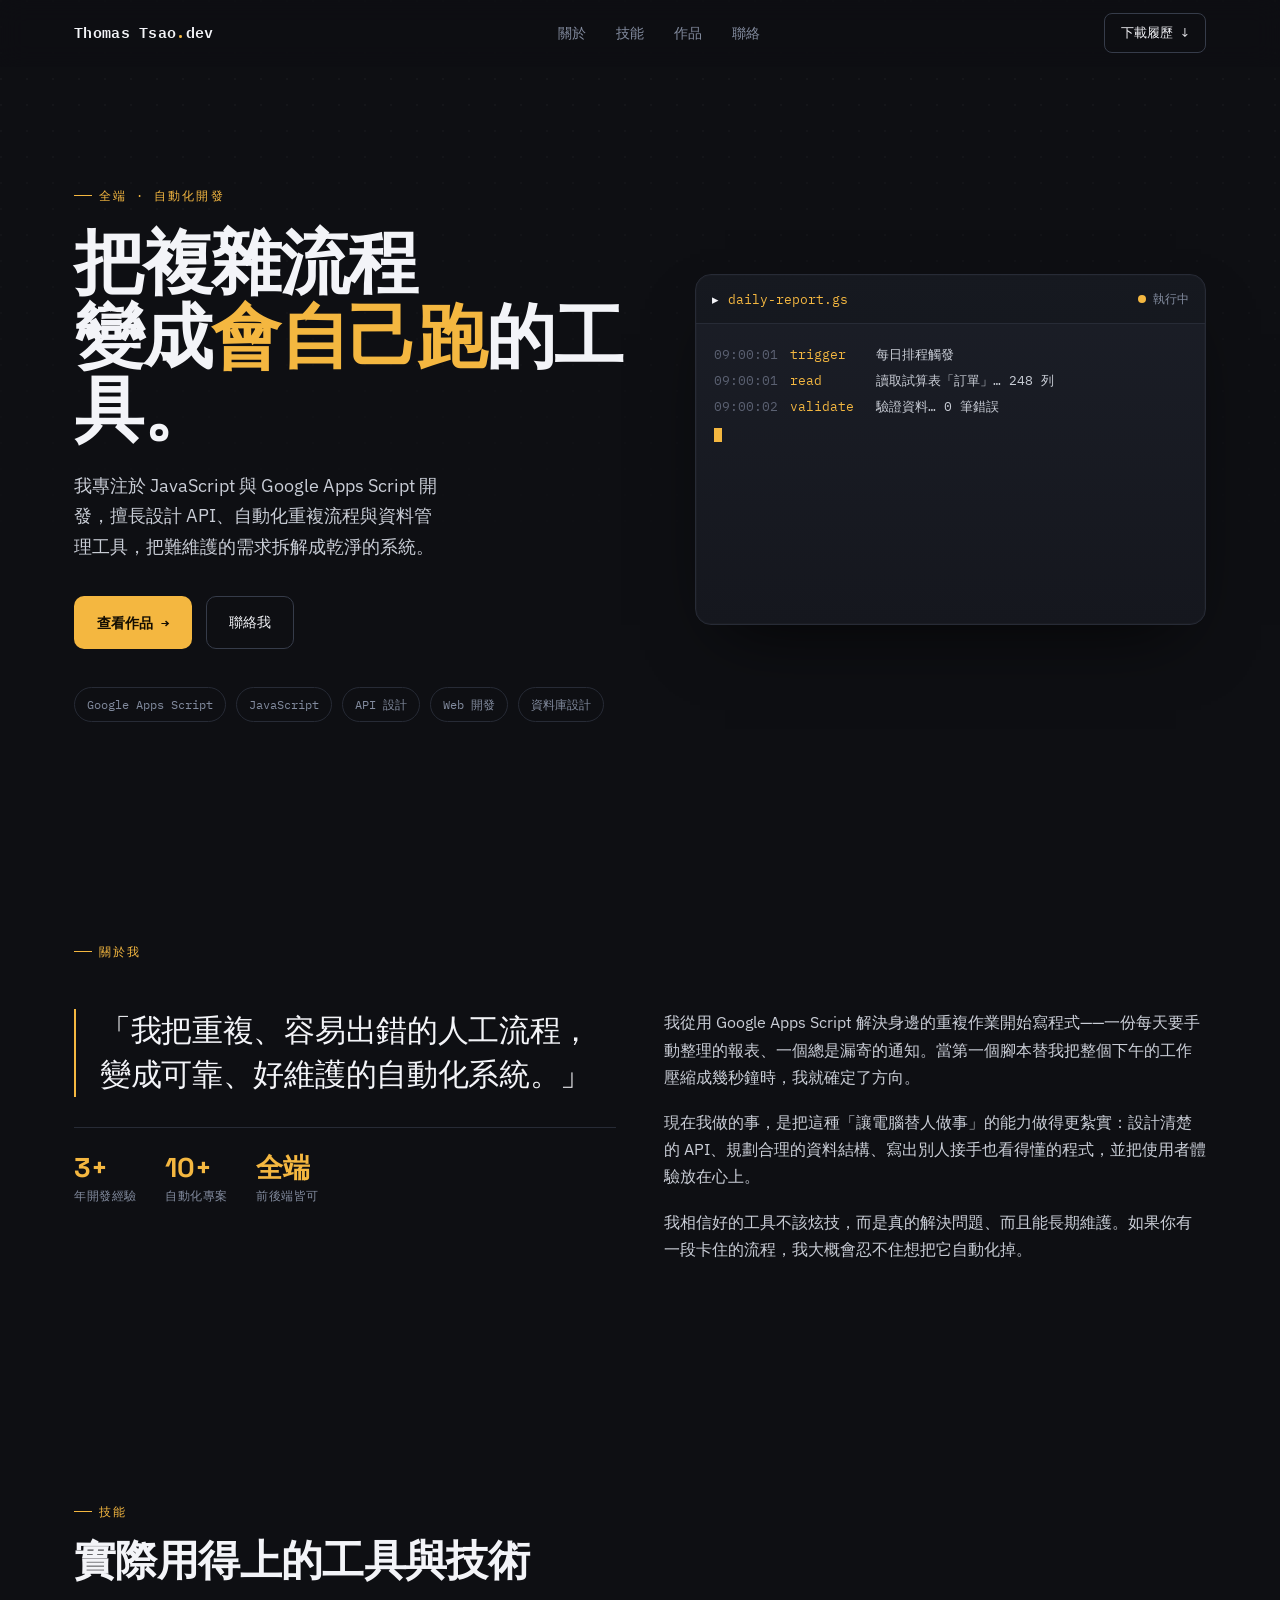
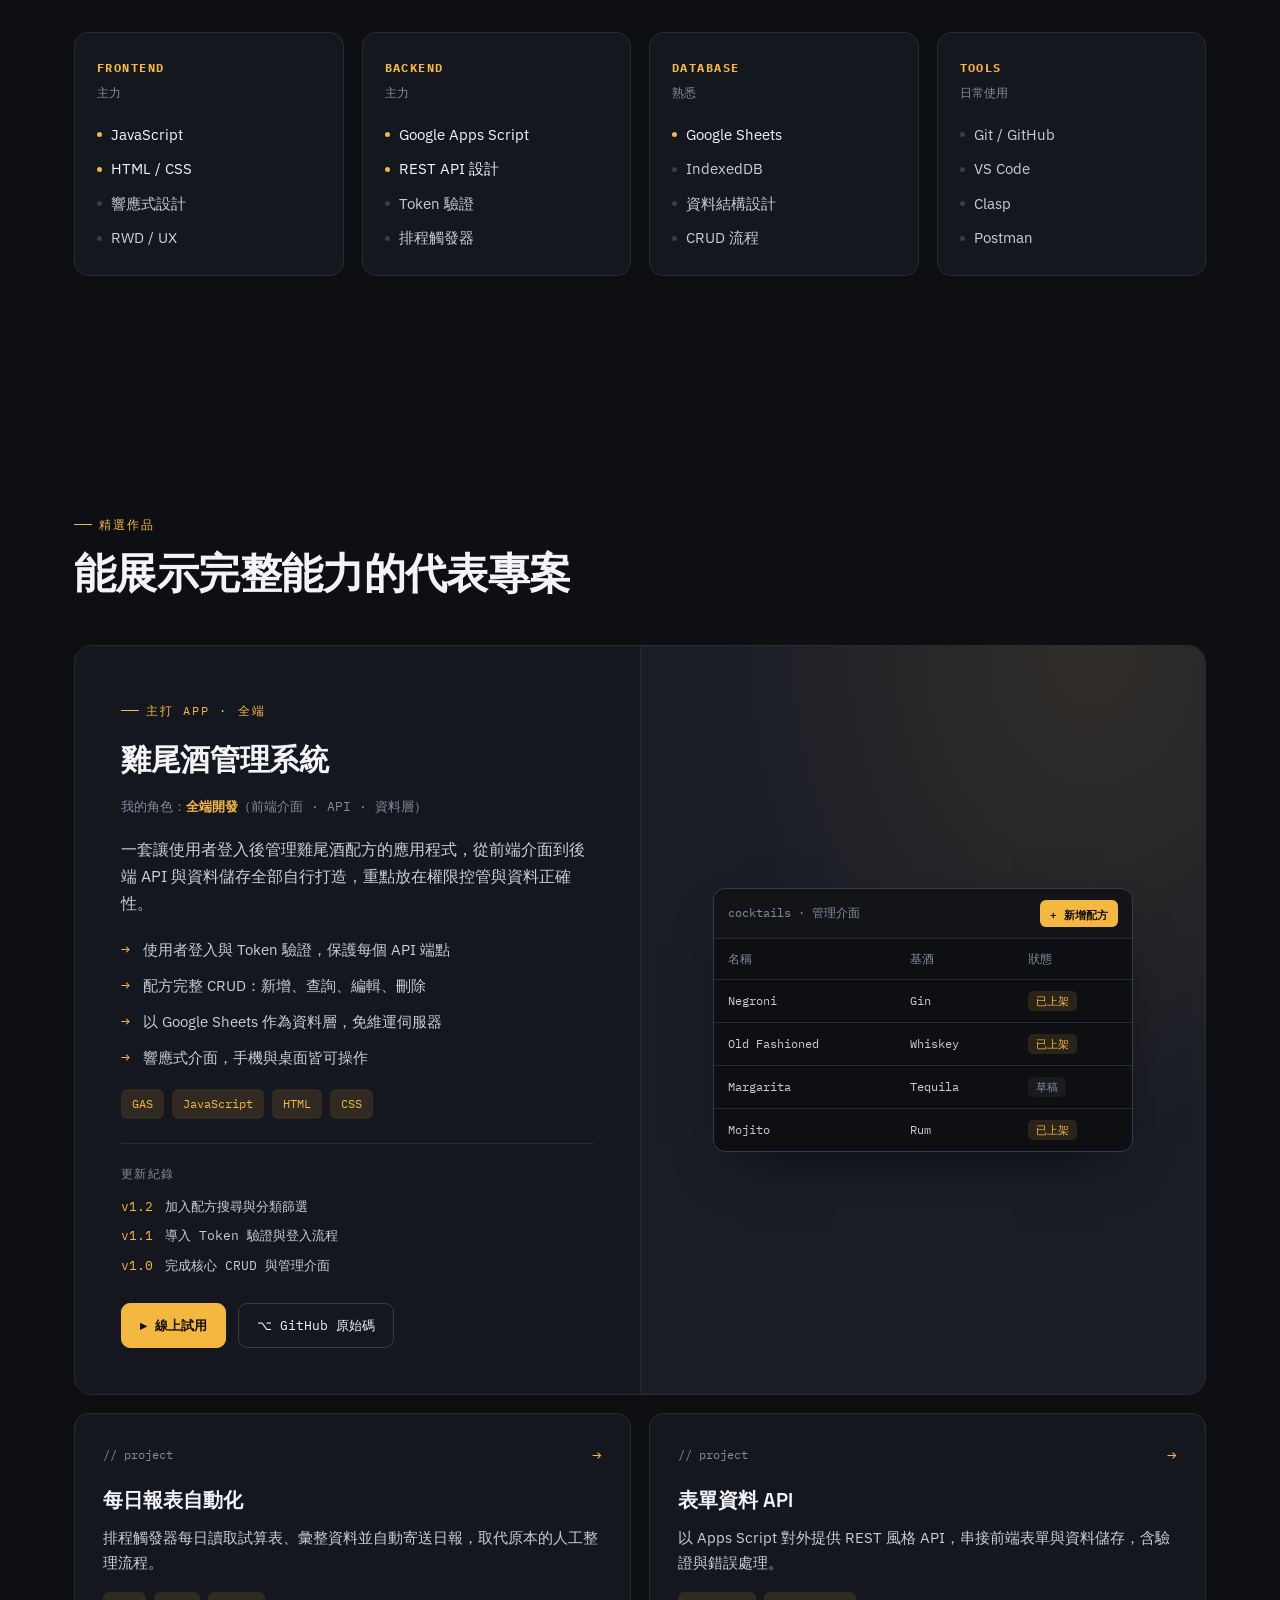
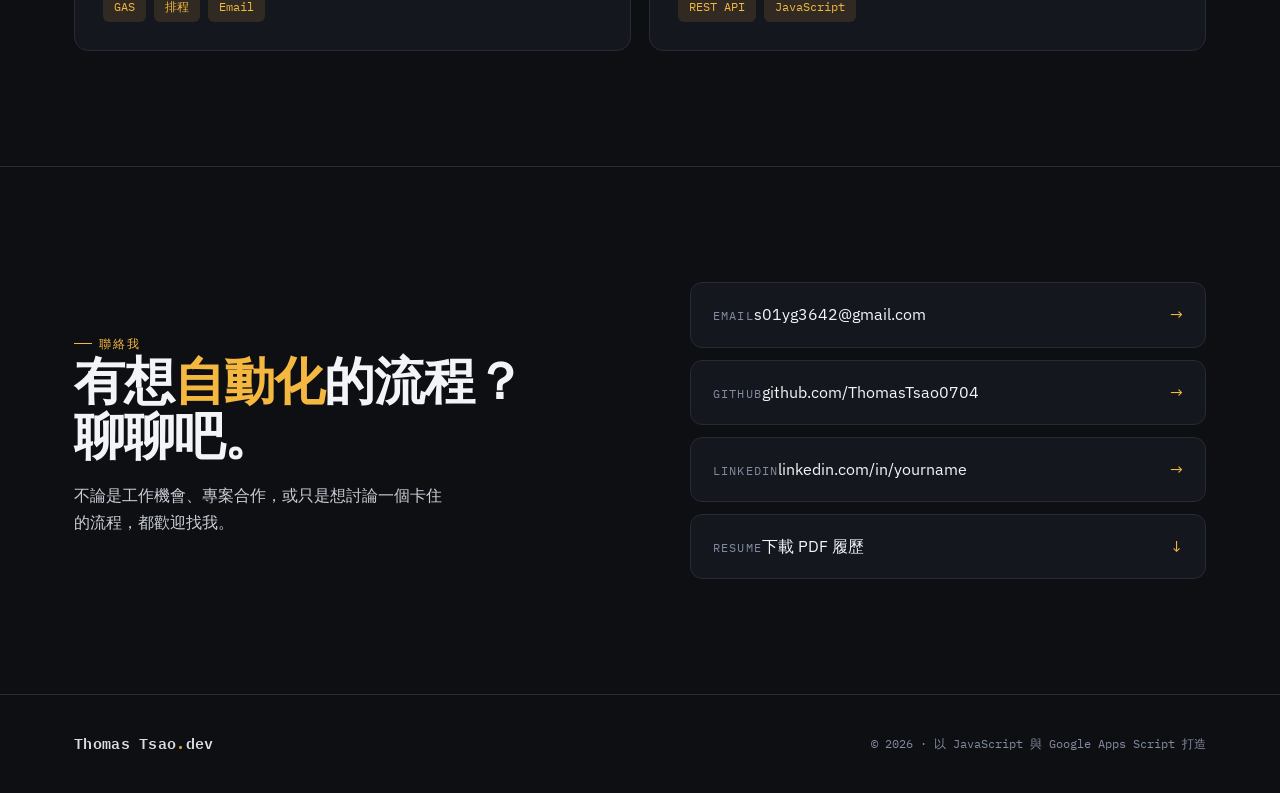
==== index.html @ f1098f3c "Add files via upload" ====
<!DOCTYPE html>
<html lang="zh-Hant">
<head>
<meta charset="UTF-8" />
<meta name="viewport" content="width=device-width, initial-scale=1.0" />
<title>Thomas Tsao · 自動化與全端開發</title>
<!--
  ┌───────────────────────────────────────────────────────────┐
  │  個人作品集 · 單頁式 Portfolio                              │
  │  要改的地方都有標註「← 改這裡」：                          │
  │   1. 名字（搜尋「你的名字」）                               │
  │   2. 聯絡資訊（Email / GitHub / LinkedIn）                  │
  │   3. 作品連結（Demo / GitHub）                              │
  │   4. 履歷 PDF 連結                                          │
  └───────────────────────────────────────────────────────────┘
-->
<link rel="preconnect" href="https://fonts.googleapis.com" />
<link rel="preconnect" href="https://fonts.gstatic.com" crossorigin />
<link href="https://fonts.googleapis.com/css2?family=Space+Grotesk:wght@400;500;600;700&family=IBM+Plex+Mono:wght@400;500;600&family=IBM+Plex+Sans:wght@400;500;600&display=swap" rel="stylesheet" />
<style>
  :root{
    --bg:#0E0F13;
    --bg-2:#15171E;
    --bg-3:#1B1E27;
    --line:#272B36;
    --line-2:#363C4A;
    --text:#C9CDD6;
    --dim:#828B9E;
    --head:#F3F4F8;
    --accent:#F4B740;
    --accent-deep:#C98A1E;
    --accent-soft:rgba(244,183,64,.12);
    --accent-glow:rgba(244,183,64,.28);
    --maxw:1180px;
    --r:14px;
    --ease:cubic-bezier(.22,.61,.36,1);
    --display:"Space Grotesk",system-ui,sans-serif;
    --mono:"IBM Plex Mono",ui-monospace,monospace;
    --body:"IBM Plex Sans",system-ui,sans-serif;
  }

  *{box-sizing:border-box;margin:0;padding:0}
  html{scroll-behavior:smooth;-webkit-text-size-adjust:100%}
  body{
    background:var(--bg);
    color:var(--text);
    font-family:var(--body);
    font-size:16px;
    line-height:1.7;
    -webkit-font-smoothing:antialiased;
    overflow-x:hidden;
  }
  body::before{
    /* 極淡的試算表網點，呼應 Google Sheets / GAS 的工作基底 */
    content:"";position:fixed;inset:0;z-index:0;pointer-events:none;
    background-image:radial-gradient(circle at 1px 1px,rgba(255,255,255,.035) 1px,transparent 0);
    background-size:26px 26px;
    mask-image:linear-gradient(to bottom,#000 0%,transparent 70%);
  }
  a{color:inherit;text-decoration:none}
  ::selection{background:var(--accent);color:#0c0c0c}
  :focus-visible{outline:2px solid var(--accent);outline-offset:3px;border-radius:4px}

  .wrap{max-width:var(--maxw);margin:0 auto;padding:0 24px;position:relative;z-index:1}
  .eyebrow{
    font-family:var(--mono);font-size:.72rem;letter-spacing:.18em;text-transform:uppercase;
    color:var(--accent);display:inline-flex;align-items:center;gap:.6em;
  }
  .eyebrow::before{content:"";width:18px;height:1px;background:var(--accent);display:inline-block}

  /* ── NAV ─────────────────────────────────── */
  header.nav{
    position:sticky;top:0;z-index:50;
    backdrop-filter:blur(12px);
    background:rgba(14,15,19,.72);
    border-bottom:1px solid transparent;
    transition:border-color .3s var(--ease),background .3s var(--ease);
  }
  header.nav.scrolled{border-color:var(--line);background:rgba(14,15,19,.88)}
  .nav-inner{display:flex;align-items:center;justify-content:space-between;height:66px}
  .brand{font-family:var(--mono);font-weight:600;font-size:.95rem;color:var(--head);letter-spacing:.02em}
  .brand .dot{color:var(--accent)}
  .nav-links{display:flex;gap:30px;align-items:center}
  .nav-links a{font-size:.9rem;color:var(--dim);transition:color .2s;position:relative}
  .nav-links a:hover,.nav-links a.active{color:var(--head)}
  .nav-links a.active::after{
    content:"";position:absolute;left:0;bottom:-22px;height:2px;width:100%;background:var(--accent)
  }
  .nav-cta{
    font-family:var(--mono);font-size:.82rem;border:1px solid var(--line-2);
    padding:8px 16px;border-radius:8px;color:var(--head);transition:.25s var(--ease);
  }
  .nav-cta:hover{border-color:var(--accent);color:var(--accent);box-shadow:0 0 0 1px var(--accent-soft)}
  .menu-btn{display:none;background:none;border:1px solid var(--line-2);color:var(--head);
    width:42px;height:38px;border-radius:8px;font-size:1.1rem;cursor:pointer}

  /* ── HERO ────────────────────────────────── */
  .hero{padding:clamp(56px,9vw,110px) 0 clamp(60px,8vw,96px)}
  .hero-grid{display:grid;grid-template-columns:1.05fr .95fr;gap:56px;align-items:center}
  .hero h1{
    font-family:var(--display);font-weight:600;color:var(--head);
    font-size:clamp(2.5rem,6vw,4.4rem);line-height:1.04;letter-spacing:-.02em;
    margin:22px 0 0;
  }
  .hero h1 .hl{color:var(--accent)}
  .hero .lede{margin-top:24px;font-size:1.12rem;max-width:34ch;color:var(--text)}
  .hero-cta{display:flex;gap:14px;margin-top:34px;flex-wrap:wrap}
  .btn{
    font-family:var(--mono);font-size:.9rem;font-weight:500;
    padding:13px 22px;border-radius:10px;cursor:pointer;transition:.25s var(--ease);
    display:inline-flex;align-items:center;gap:.5em;border:1px solid transparent;
  }
  .btn-primary{background:var(--accent);color:#120d02;font-weight:600}
  .btn-primary:hover{transform:translateY(-2px);box-shadow:0 12px 30px -10px var(--accent-glow)}
  .btn-ghost{border-color:var(--line-2);color:var(--head)}
  .btn-ghost:hover{border-color:var(--accent);color:var(--accent)}
  .core-skills{display:flex;flex-wrap:wrap;gap:10px;margin-top:38px}
  .chip{
    font-family:var(--mono);font-size:.78rem;color:var(--dim);
    border:1px solid var(--line);padding:6px 12px;border-radius:999px;
    transition:.2s;
  }
  .chip:hover{color:var(--head);border-color:var(--line-2)}

  /* ── 自動化執行軌跡 (signature) ───────────── */
  .runner{
    background:linear-gradient(180deg,var(--bg-3),var(--bg-2));
    border:1px solid var(--line);border-radius:16px;overflow:hidden;
    box-shadow:0 30px 70px -30px rgba(0,0,0,.8),0 0 0 1px rgba(255,255,255,.02) inset;
  }
  .runner-bar{
    display:flex;align-items:center;justify-content:space-between;
    padding:13px 16px;border-bottom:1px solid var(--line);background:rgba(0,0,0,.18);
  }
  .runner-file{font-family:var(--mono);font-size:.84rem;color:var(--head);display:flex;align-items:center;gap:9px}
  .runner-file .gs{color:var(--accent)}
  .runner-status{
    font-family:var(--mono);font-size:.72rem;color:var(--dim);
    display:flex;align-items:center;gap:7px;
  }
  .pulse{width:8px;height:8px;border-radius:50%;background:var(--accent);box-shadow:0 0 0 0 var(--accent-glow);animation:pulse 1.6s infinite}
  .runner-status.done .pulse{animation:none;box-shadow:none}
  @keyframes pulse{0%{box-shadow:0 0 0 0 var(--accent-glow)}70%{box-shadow:0 0 0 7px transparent}100%{box-shadow:0 0 0 0 transparent}}
  .runner-body{
    font-family:var(--mono);font-size:.82rem;line-height:1.95;
    padding:18px 18px 20px;min-height:300px;
  }
  .log-line{display:flex;gap:12px;opacity:0;transform:translateY(4px);align-items:baseline}
  .log-line.in{opacity:1;transform:none;transition:.32s var(--ease)}
  .log-time{color:#5b6172;flex-shrink:0}
  .log-tag{color:var(--accent);flex-shrink:0;width:74px;display:inline-block}
  .log-msg{color:var(--text)}
  .log-line.final .log-tag{color:#7ee0a0}
  .log-line.final .log-msg{color:var(--head)}
  .caret{display:inline-block;width:8px;height:1.05em;background:var(--accent);vertical-align:text-bottom;animation:blink 1s steps(2) infinite;transform:translateY(2px)}
  @keyframes blink{50%{opacity:0}}

  /* ── 通用區塊 ─────────────────────────────── */
  section.block{padding:clamp(70px,9vw,120px) 0;position:relative}
  .block-head{max-width:60ch;margin-bottom:48px}
  .block-head h2{
    font-family:var(--display);font-weight:600;color:var(--head);
    font-size:clamp(1.85rem,3.6vw,2.6rem);line-height:1.12;letter-spacing:-.015em;margin-top:16px;
  }
  .reveal{opacity:0;transform:translateY(22px);transition:opacity .7s var(--ease),transform .7s var(--ease)}
  .reveal.shown{opacity:1;transform:none}

  /* ── ABOUT ───────────────────────────────── */
  .about-grid{display:grid;grid-template-columns:1fr 1fr;gap:48px;align-items:start}
  .pullquote{
    font-family:var(--display);font-weight:500;color:var(--head);
    font-size:clamp(1.4rem,2.6vw,1.95rem);line-height:1.4;letter-spacing:-.01em;
    border-left:2px solid var(--accent);padding-left:24px;
  }
  .about-body p{margin-bottom:18px;color:var(--text)}
  .about-body p:last-child{margin-bottom:0}
  .about-meta{display:flex;flex-wrap:wrap;gap:28px;margin-top:30px;padding-top:26px;border-top:1px solid var(--line)}
  .about-meta .m b{display:block;font-family:var(--display);font-size:1.7rem;color:var(--accent);line-height:1}
  .about-meta .m span{font-family:var(--mono);font-size:.74rem;color:var(--dim);letter-spacing:.05em}

  /* ── SKILLS ──────────────────────────────── */
  .skills-grid{display:grid;grid-template-columns:repeat(4,1fr);gap:18px}
  .skill-card{
    background:var(--bg-2);border:1px solid var(--line);border-radius:var(--r);
    padding:24px 22px;transition:.3s var(--ease);
  }
  .skill-card:hover{border-color:var(--line-2);transform:translateY(-3px)}
  .skill-card h3{font-family:var(--mono);font-size:.78rem;letter-spacing:.12em;text-transform:uppercase;color:var(--accent);margin-bottom:4px}
  .skill-card .lvl{font-size:.78rem;color:var(--dim);margin-bottom:18px;display:block}
  .skill-card ul{list-style:none;display:flex;flex-direction:column;gap:9px}
  .skill-card li{display:flex;align-items:center;gap:9px;font-size:.94rem;color:var(--text)}
  .skill-card li::before{content:"";width:5px;height:5px;border-radius:50%;background:var(--line-2);flex-shrink:0}
  .skill-card li.key::before{background:var(--accent)}
  .skill-card li.key{color:var(--head)}

  /* ── PROJECTS ────────────────────────────── */
  .feature{
    display:grid;grid-template-columns:1fr 1fr;gap:0;
    background:var(--bg-2);border:1px solid var(--line);border-radius:18px;overflow:hidden;
  }
  .feature-info{padding:clamp(28px,4vw,46px)}
  .tag-row{display:flex;flex-wrap:wrap;gap:8px;margin:18px 0 0}
  .tag{font-family:var(--mono);font-size:.74rem;color:var(--accent);background:var(--accent-soft);padding:5px 11px;border-radius:6px}
  .feature-info h3{font-family:var(--display);font-weight:600;color:var(--head);font-size:1.9rem;margin:14px 0 10px;letter-spacing:-.01em}
  .feature-info .role{font-family:var(--mono);font-size:.8rem;color:var(--dim);margin-bottom:18px}
  .feature-info .role b{color:var(--accent)}
  .feat-list{list-style:none;margin:20px 0 4px;display:grid;gap:10px}
  .feat-list li{position:relative;padding-left:22px;font-size:.95rem}
  .feat-list li::before{content:"→";position:absolute;left:0;color:var(--accent);font-family:var(--mono)}
  .changelog{margin-top:24px;padding-top:20px;border-top:1px solid var(--line)}
  .changelog .cl-h{font-family:var(--mono);font-size:.72rem;letter-spacing:.12em;text-transform:uppercase;color:var(--dim);margin-bottom:12px}
  .changelog ul{list-style:none;display:grid;gap:8px}
  .changelog li{font-family:var(--mono);font-size:.8rem;color:var(--text);display:flex;gap:12px}
  .changelog .v{color:var(--accent)}
  .feat-links{display:flex;gap:12px;margin-top:26px;flex-wrap:wrap}
  .link-btn{font-family:var(--mono);font-size:.84rem;padding:10px 18px;border-radius:9px;border:1px solid var(--line-2);color:var(--head);transition:.25s var(--ease);display:inline-flex;gap:.5em;align-items:center}
  .link-btn:hover{border-color:var(--accent);color:var(--accent)}
  .link-btn.solid{background:var(--accent);color:#120d02;border-color:var(--accent);font-weight:600}
  .link-btn.solid:hover{transform:translateY(-2px);box-shadow:0 10px 26px -10px var(--accent-glow)}

  /* 作品截圖佔位（CSS 模擬 app 介面，可換成真實截圖 <img>） */
  .feature-shot{background:
      radial-gradient(120% 120% at 80% 0%,rgba(244,183,64,.10),transparent 55%),
      var(--bg-3);
    border-left:1px solid var(--line);padding:34px;display:flex;align-items:center;justify-content:center}
  .mock{width:100%;max-width:420px;background:var(--bg);border:1px solid var(--line-2);border-radius:12px;overflow:hidden;box-shadow:0 24px 60px -30px rgba(0,0,0,.9)}
  .mock-top{display:flex;align-items:center;justify-content:space-between;padding:11px 14px;border-bottom:1px solid var(--line);background:rgba(255,255,255,.02)}
  .mock-top .t{font-family:var(--mono);font-size:.74rem;color:var(--dim)}
  .mock-top .add{font-family:var(--mono);font-size:.7rem;background:var(--accent);color:#120d02;padding:4px 10px;border-radius:6px;font-weight:600}
  .mock table{width:100%;border-collapse:collapse;font-family:var(--mono);font-size:.74rem}
  .mock th{text-align:left;color:var(--dim);font-weight:500;padding:10px 14px;border-bottom:1px solid var(--line)}
  .mock td{padding:11px 14px;border-bottom:1px solid var(--line);color:var(--text)}
  .mock tr:last-child td{border-bottom:none}
  .mock .st{font-size:.66rem;padding:3px 8px;border-radius:5px;background:var(--accent-soft);color:var(--accent)}
  .mock .st.off{background:rgba(255,255,255,.05);color:var(--dim)}

  .more-projects{display:grid;grid-template-columns:1fr 1fr;gap:18px;margin-top:18px}
  .pcard{background:var(--bg-2);border:1px solid var(--line);border-radius:var(--r);padding:28px;transition:.3s var(--ease);display:flex;flex-direction:column}
  .pcard:hover{border-color:var(--line-2);transform:translateY(-3px)}
  .pcard .pc-top{display:flex;align-items:center;justify-content:space-between;margin-bottom:14px}
  .pcard .pc-idx{font-family:var(--mono);font-size:.74rem;color:var(--dim)}
  .pcard h4{font-family:var(--display);font-weight:600;color:var(--head);font-size:1.25rem;margin-bottom:8px}
  .pcard p{font-size:.94rem;color:var(--text);flex:1}
  .pcard .tag-row{margin-top:16px}
  .arrow{color:var(--accent);font-family:var(--mono);transition:transform .25s}
  .pcard:hover .arrow{transform:translateX(4px)}

  /* ── CONTACT ─────────────────────────────── */
  .contact{border-top:1px solid var(--line)}
  .contact-grid{display:grid;grid-template-columns:1.1fr 1fr;gap:48px;align-items:center}
  .contact h2{font-family:var(--display);font-weight:600;color:var(--head);font-size:clamp(2rem,4.5vw,3.2rem);line-height:1.08;letter-spacing:-.02em}
  .contact h2 .hl{color:var(--accent)}
  .contact p{margin-top:18px;max-width:38ch}
  .contact-list{display:grid;gap:12px}
  .clink{display:flex;align-items:center;justify-content:space-between;padding:18px 22px;background:var(--bg-2);border:1px solid var(--line);border-radius:12px;transition:.25s var(--ease)}
  .clink:hover{border-color:var(--accent);background:var(--bg-3);transform:translateX(4px)}
  .clink .l{font-family:var(--mono);font-size:.74rem;letter-spacing:.1em;text-transform:uppercase;color:var(--dim)}
  .clink .v{font-family:var(--body);font-size:1rem;color:var(--head);margin-top:3px}
  .clink .ar{color:var(--accent)}

  footer{border-top:1px solid var(--line);padding:36px 0}
  .foot-inner{display:flex;align-items:center;justify-content:space-between;flex-wrap:wrap;gap:16px}
  footer .brand{opacity:.9}
  footer small{font-family:var(--mono);font-size:.76rem;color:var(--dim)}

  /* ── RESPONSIVE ──────────────────────────── */
  @media (max-width:920px){
    .hero-grid{grid-template-columns:1fr;gap:44px}
    .about-grid,.feature,.contact-grid{grid-template-columns:1fr}
    .feature-shot{border-left:none;border-top:1px solid var(--line)}
    .skills-grid{grid-template-columns:repeat(2,1fr)}
    .more-projects{grid-template-columns:1fr}
    .nav-links{display:none}
    .menu-btn{display:block}
    .nav-links.open{display:flex;position:absolute;top:66px;left:0;right:0;flex-direction:column;
      background:var(--bg-2);border-bottom:1px solid var(--line);padding:18px 24px;gap:18px}
    .nav-links.open a.active::after{display:none}
  }
  @media (max-width:520px){
    .skills-grid{grid-template-columns:1fr}
    .about-meta{gap:20px}
    .runner-body{font-size:.74rem;min-height:262px}
  }
  @media (prefers-reduced-motion:reduce){
    *{animation:none!important;transition:none!important}
    html{scroll-behavior:auto}
    .reveal{opacity:1;transform:none}
    .log-line{opacity:1;transform:none}
    .caret{display:none}
  }
</style>
</head>
<body>

<!-- ══ NAV ══ -->
<header class="nav" id="nav">
  <div class="wrap nav-inner">
    <!-- ← 改這裡：名字 / 代號 -->
    <a href="#top" class="brand">Thomas Tsao<span class="dot">.</span>dev</a>
    <nav class="nav-links" id="navlinks" aria-label="主導覽">
      <a href="#about">關於</a>
      <a href="#skills">技能</a>
      <a href="#projects">作品</a>
      <a href="#contact">聯絡</a>
    </nav>
    <!-- ← 改這裡：履歷 PDF 連結 -->
    <a href="#" class="nav-cta" id="resumeTop">下載履歷 ↓</a>
    <button class="menu-btn" id="menuBtn" aria-label="開啟選單" aria-expanded="false">☰</button>
  </div>
</header>

<!-- ══ HERO ══ -->
<main id="top">
<section class="hero">
  <div class="wrap hero-grid">
    <div class="hero-copy">
      <span class="eyebrow">全端 · 自動化開發</span>
      <h1>把複雜流程<br>變成<span class="hl">會自己跑</span>的工具。</h1>
      <p class="lede">
        我專注於 JavaScript 與 Google Apps Script 開發，擅長設計 API、自動化重複流程與資料管理工具，把難維護的需求拆解成乾淨的系統。
      </p>
      <div class="hero-cta">
        <a href="#projects" class="btn btn-primary">查看作品 →</a>
        <a href="#contact" class="btn btn-ghost">聯絡我</a>
      </div>
      <div class="core-skills">
        <span class="chip">Google Apps Script</span>
        <span class="chip">JavaScript</span>
        <span class="chip">API 設計</span>
        <span class="chip">Web 開發</span>
        <span class="chip">資料庫設計</span>
      </div>
    </div>

    <!-- signature：自動化執行軌跡 -->
    <div class="runner" id="runner" aria-hidden="true">
      <div class="runner-bar">
        <span class="runner-file">▸ <span class="gs">daily-report.gs</span></span>
        <span class="runner-status" id="rstatus"><span class="pulse"></span>執行中</span>
      </div>
      <div class="runner-body" id="rbody"></div>
    </div>
  </div>
</section>

<!-- ══ ABOUT ══ -->
<section class="block" id="about">
  <div class="wrap">
    <div class="block-head reveal">
      <span class="eyebrow">關於我</span>
    </div>
    <div class="about-grid">
      <div class="reveal">
        <p class="pullquote">「我把重複、容易出錯的人工流程，變成可靠、好維護的自動化系統。」</p>
        <div class="about-meta">
          <div class="m"><b>3+</b><span>年開發經驗</span></div>
          <div class="m"><b>10+</b><span>自動化專案</span></div>
          <div class="m"><b>全端</b><span>前後端皆可</span></div>
        </div>
      </div>
      <!-- ← 改這裡：把下面三段換成你自己的故事 -->
      <div class="about-body reveal">
        <p>我從用 Google Apps Script 解決身邊的重複作業開始寫程式——一份每天要手動整理的報表、一個總是漏寄的通知。當第一個腳本替我把整個下午的工作壓縮成幾秒鐘時，我就確定了方向。</p>
        <p>現在我做的事，是把這種「讓電腦替人做事」的能力做得更紮實：設計清楚的 API、規劃合理的資料結構、寫出別人接手也看得懂的程式，並把使用者體驗放在心上。</p>
        <p>我相信好的工具不該炫技，而是真的解決問題、而且能長期維護。如果你有一段卡住的流程，我大概會忍不住想把它自動化掉。</p>
      </div>
    </div>
  </div>
</section>

<!-- ══ SKILLS ══ -->
<section class="block" id="skills">
  <div class="wrap">
    <div class="block-head reveal">
      <span class="eyebrow">技能</span>
      <h2>實際用得上的工具與技術</h2>
    </div>
    <div class="skills-grid">
      <div class="skill-card reveal">
        <h3>Frontend</h3><span class="lvl">主力</span>
        <ul>
          <li class="key">JavaScript</li>
          <li class="key">HTML / CSS</li>
          <li>響應式設計</li>
          <li>RWD / UX</li>
        </ul>
      </div>
      <div class="skill-card reveal">
        <h3>Backend</h3><span class="lvl">主力</span>
        <ul>
          <li class="key">Google Apps Script</li>
          <li class="key">REST API 設計</li>
          <li>Token 驗證</li>
          <li>排程觸發器</li>
        </ul>
      </div>
      <div class="skill-card reveal">
        <h3>Database</h3><span class="lvl">熟悉</span>
        <ul>
          <li class="key">Google Sheets</li>
          <li>IndexedDB</li>
          <li>資料結構設計</li>
          <li>CRUD 流程</li>
        </ul>
      </div>
      <div class="skill-card reveal">
        <h3>Tools</h3><span class="lvl">日常使用</span>
        <ul>
          <li>Git / GitHub</li>
          <li>VS Code</li>
          <li>Clasp</li>
          <li>Postman</li>
        </ul>
      </div>
    </div>
  </div>
</section>

<!-- ══ PROJECTS ══ -->
<section class="block" id="projects">
  <div class="wrap">
    <div class="block-head reveal">
      <span class="eyebrow">精選作品</span>
      <h2>能展示完整能力的代表專案</h2>
    </div>

    <!-- 主打：雞尾酒管理系統 -->
    <div class="feature reveal">
      <div class="feature-info">
        <span class="eyebrow">主打 App · 全端</span>
        <h3>雞尾酒管理系統</h3>
        <p class="role">我的角色：<b>全端開發</b>（前端介面 · API · 資料層）</p>
        <p>一套讓使用者登入後管理雞尾酒配方的應用程式，從前端介面到後端 API 與資料儲存全部自行打造，重點放在權限控管與資料正確性。</p>
        <ul class="feat-list">
          <li>使用者登入與 Token 驗證，保護每個 API 端點</li>
          <li>配方完整 CRUD：新增、查詢、編輯、刪除</li>
          <li>以 Google Sheets 作為資料層，免維運伺服器</li>
          <li>響應式介面，手機與桌面皆可操作</li>
        </ul>
        <div class="tag-row">
          <span class="tag">GAS</span><span class="tag">JavaScript</span>
          <span class="tag">HTML</span><span class="tag">CSS</span>
        </div>
        <div class="changelog">
          <!-- ← 改這裡：可換成真實更新紀錄 -->
          <div class="cl-h">更新紀錄</div>
          <ul>
            <li><span class="v">v1.2</span> 加入配方搜尋與分類篩選</li>
            <li><span class="v">v1.1</span> 導入 Token 驗證與登入流程</li>
            <li><span class="v">v1.0</span> 完成核心 CRUD 與管理介面</li>
          </ul>
        </div>
        <div class="feat-links">
          <!-- ← 改這裡：Demo / GitHub 連結 -->
          <a href="https://script.google.com/macros/s/AKfycbwrnq0RFdvxJc0iT02gI9VTRcwxWhVmO3-tARoJFtn6FDyijEJo4AcLPjCkQ4fXcDHYOA/exec" class="link-btn solid" target="_blank" rel="noopener">▸ 線上試用</a>
          <a href="https://github.com/ThomasTsao0704" class="link-btn" target="_blank" rel="noopener">⌥ GitHub 原始碼</a>
        </div>
      </div>

      <!-- 截圖佔位（可整塊換成 <img src="screenshot.png" alt="管理介面">） -->
      <div class="feature-shot">
        <div class="mock" role="img" aria-label="雞尾酒管理系統管理介面示意">
          <div class="mock-top"><span class="t">cocktails · 管理介面</span><span class="add">+ 新增配方</span></div>
          <table>
            <thead><tr><th>名稱</th><th>基酒</th><th>狀態</th></tr></thead>
            <tbody>
              <tr><td>Negroni</td><td>Gin</td><td><span class="st">已上架</span></td></tr>
              <tr><td>Old Fashioned</td><td>Whiskey</td><td><span class="st">已上架</span></td></tr>
              <tr><td>Margarita</td><td>Tequila</td><td><span class="st off">草稿</span></td></tr>
              <tr><td>Mojito</td><td>Rum</td><td><span class="st">已上架</span></td></tr>
            </tbody>
          </table>
        </div>
      </div>
    </div>

    <!-- 其他作品（← 改這裡：換成你其他的專案，或先刪掉留待補上） -->
    <div class="more-projects">
      <a href="#" class="pcard reveal">
        <div class="pc-top"><span class="pc-idx">// project</span><span class="arrow">→</span></div>
        <h4>每日報表自動化</h4>
        <p>排程觸發器每日讀取試算表、彙整資料並自動寄送日報，取代原本的人工整理流程。</p>
        <div class="tag-row"><span class="tag">GAS</span><span class="tag">排程</span><span class="tag">Email</span></div>
      </a>
      <a href="#" class="pcard reveal">
        <div class="pc-top"><span class="pc-idx">// project</span><span class="arrow">→</span></div>
        <h4>表單資料 API</h4>
        <p>以 Apps Script 對外提供 REST 風格 API，串接前端表單與資料儲存，含驗證與錯誤處理。</p>
        <div class="tag-row"><span class="tag">REST API</span><span class="tag">JavaScript</span></div>
      </a>
    </div>
  </div>
</section>

<!-- ══ CONTACT ══ -->
<section class="block contact" id="contact">
  <div class="wrap contact-grid">
    <div class="reveal">
      <span class="eyebrow">聯絡我</span>
      <h2>有想<span class="hl">自動化</span>的流程？<br>聊聊吧。</h2>
      <p>不論是工作機會、專案合作，或只是想討論一個卡住的流程，都歡迎找我。</p>
    </div>
    <div class="contact-list reveal">
      <!-- ← 改這裡：填入真實聯絡資訊 -->
      <a href="s01yg3642@gmail.com" class="clink">
        <span><span class="l">Email</span><span class="v">s01yg3642@gmail.com</span></span><span class="ar">→</span>
      </a>
      <a href="https://github.com/ThomasTsao0704" class="clink" target="_blank" rel="noopener">
        <span><span class="l">GitHub</span><span class="v">github.com/ThomasTsao0704</span></span><span class="ar">→</span>
      </a>
      <a href="https://linkedin.com/in/yourname" class="clink" target="_blank" rel="noopener">
        <span><span class="l">LinkedIn</span><span class="v">linkedin.com/in/yourname</span></span><span class="ar">→</span>
      </a>
      <a href="#" class="clink" id="resumeBottom">
        <span><span class="l">Resume</span><span class="v">下載 PDF 履歷</span></span><span class="ar">↓</span>
      </a>
    </div>
  </div>
</section>
</main>

<footer>
  <div class="wrap foot-inner">
    <span class="brand">Thomas Tsao<span class="dot">.</span>dev</span>
    <small>© <span id="yr"></span> · 以 JavaScript 與 Google Apps Script 打造</small>
  </div>
</footer>

<script>
(function(){
  "use strict";
  var reduce = window.matchMedia("(prefers-reduced-motion: reduce)").matches;

  document.getElementById("yr").textContent = new Date().getFullYear();

  /* nav 捲動陰影 + scrollspy */
  var nav = document.getElementById("nav");
  var links = Array.prototype.slice.call(document.querySelectorAll("#navlinks a"));
  var sections = links.map(function(a){ return document.querySelector(a.getAttribute("href")); });

  function onScroll(){
    nav.classList.toggle("scrolled", window.scrollY > 12);
    var pos = window.scrollY + 120, current = null;
    sections.forEach(function(sec,i){
      if(sec && sec.offsetTop <= pos) current = links[i];
    });
    links.forEach(function(l){ l.classList.remove("active"); });
    if(current) current.classList.add("active");
  }
  window.addEventListener("scroll", onScroll, {passive:true});
  onScroll();

  /* 行動版選單 */
  var menuBtn = document.getElementById("menuBtn");
  var navlinks = document.getElementById("navlinks");
  menuBtn.addEventListener("click", function(){
    var open = navlinks.classList.toggle("open");
    menuBtn.setAttribute("aria-expanded", open ? "true":"false");
  });
  navlinks.addEventListener("click", function(e){
    if(e.target.tagName === "A"){ navlinks.classList.remove("open"); menuBtn.setAttribute("aria-expanded","false"); }
  });

  /* 履歷連結提示（未設定時） */
  ["resumeTop","resumeBottom"].forEach(function(id){
    var el = document.getElementById(id);
    el.addEventListener("click", function(e){
      if(el.getAttribute("href") === "#"){
        e.preventDefault();
        alert("把這個連結改成你的 PDF 履歷網址即可（搜尋 resumeTop / resumeBottom）。");
      }
    });
  });

  /* scroll reveal */
  var io = new IntersectionObserver(function(entries){
    entries.forEach(function(en){
      if(en.isIntersecting){ en.target.classList.add("shown"); io.unobserve(en.target); }
    });
  }, {threshold:0.12, rootMargin:"0px 0px -40px 0px"});
  document.querySelectorAll(".reveal").forEach(function(el){ io.observe(el); });

  /* ── 自動化執行軌跡動畫 ── */
  var steps = [
    {t:"09:00:01", tag:"trigger",  msg:"每日排程觸發"},
    {t:"09:00:01", tag:"read",     msg:"讀取試算表「訂單」… 248 列"},
    {t:"09:00:02", tag:"validate", msg:"驗證資料… 0 筆錯誤"},
    {t:"09:00:02", tag:"transform",msg:"彙整為當日報表"},
    {t:"09:00:03", tag:"write",    msg:"寫入分頁「日報」"},
    {t:"09:00:03", tag:"notify",   msg:"寄送 Email 給 3 位收件者"},
    {t:"09:00:03", tag:"done",     msg:"完成 · 1.9s · 248 列已處理", final:true}
  ];
  var body = document.getElementById("rbody");
  var status = document.getElementById("rstatus");

  function makeLine(s){
    var line = document.createElement("div");
    line.className = "log-line" + (s.final ? " final" : "");
    line.innerHTML =
      '<span class="log-time">'+s.t+'</span>'+
      '<span class="log-tag">'+s.tag+'</span>'+
      '<span class="log-msg">'+s.msg+'</span>';
    return line;
  }

  if(reduce){
    steps.forEach(function(s){ var l = makeLine(s); l.classList.add("in"); body.appendChild(l); });
    status.classList.add("done");
    status.innerHTML = '<span class="pulse"></span>完成 ✓';
  } else {
    var i = 0;
    var caret = document.createElement("span");
    caret.className = "caret";
    body.appendChild(caret);
    function next(){
      if(i >= steps.length){
        caret.remove();
        status.classList.add("done");
        status.innerHTML = '<span class="pulse"></span>完成 ✓';
        return;
      }
      var l = makeLine(steps[i]);
      body.insertBefore(l, caret);
      requestAnimationFrame(function(){ l.classList.add("in"); });
      i++;
      setTimeout(next, i === 1 ? 620 : 560);
    }
    setTimeout(next, 650);
  }
})();
</script>
</body>
</html>
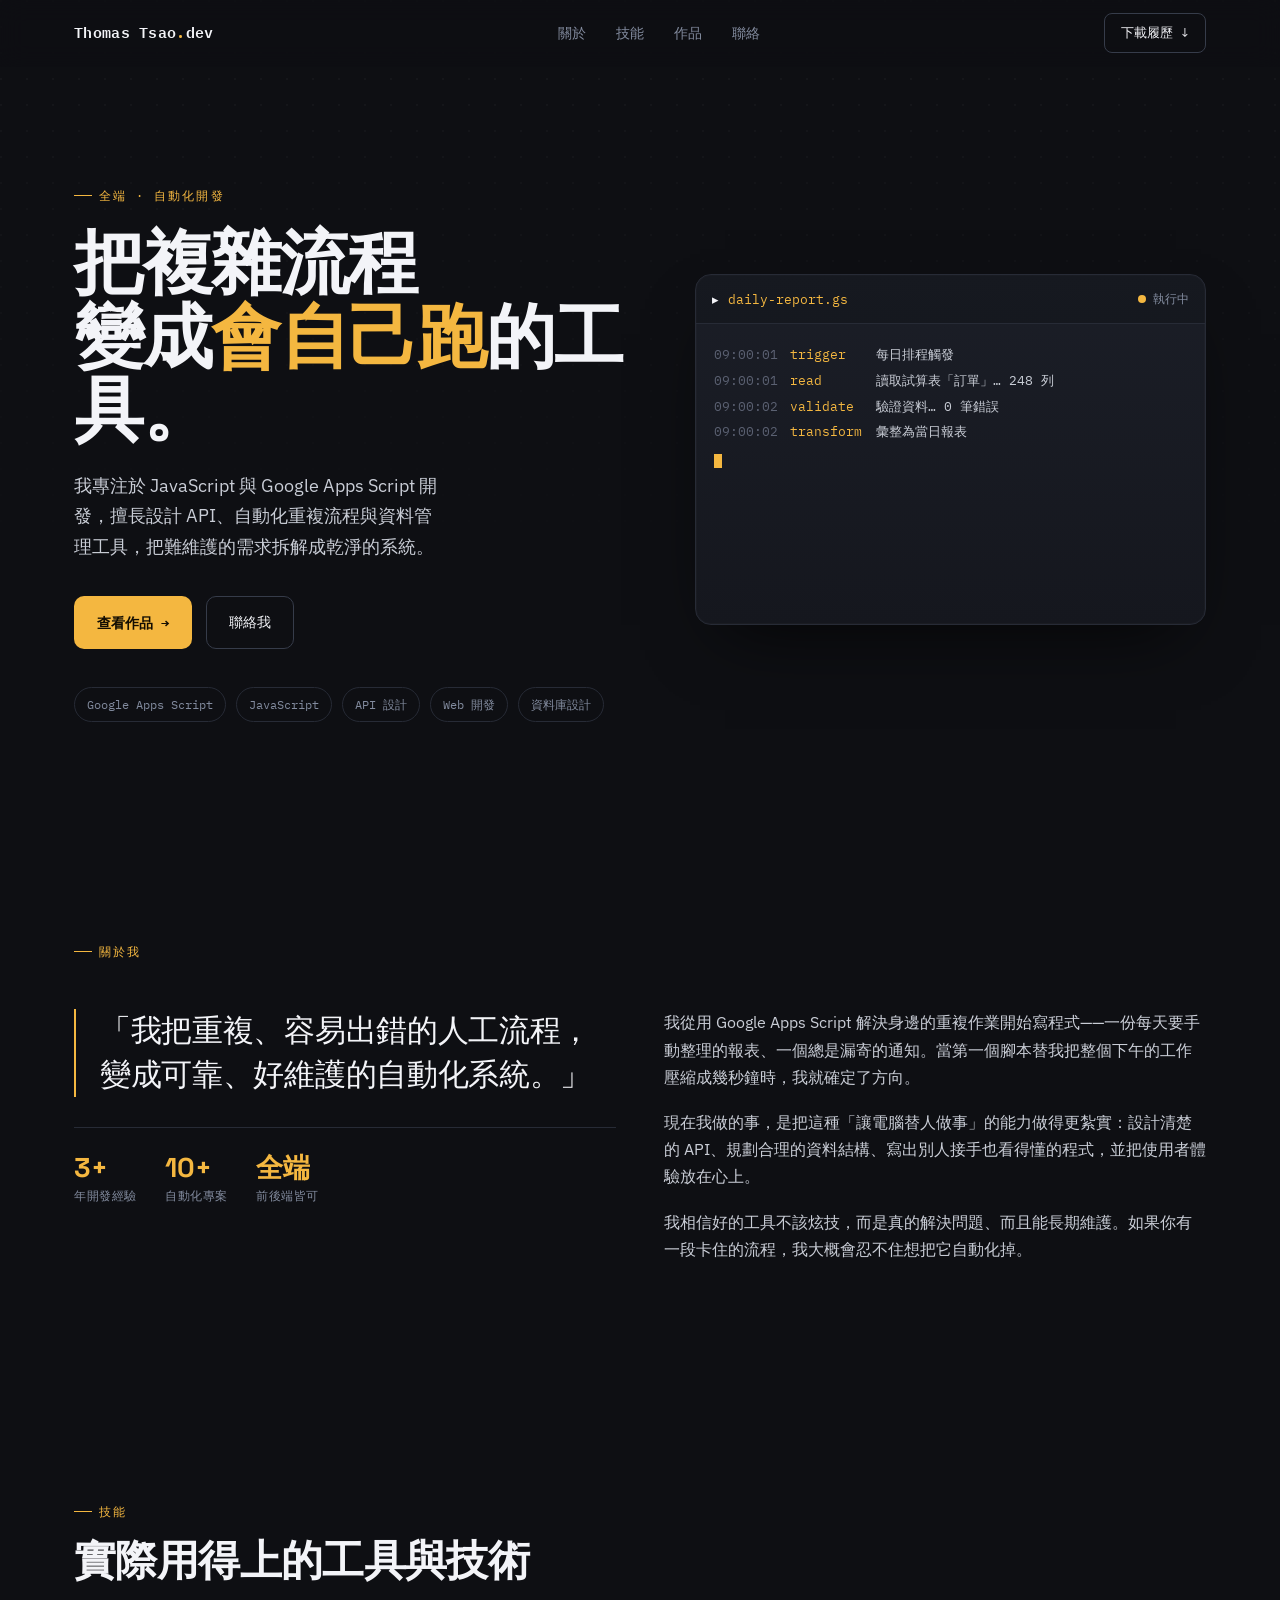
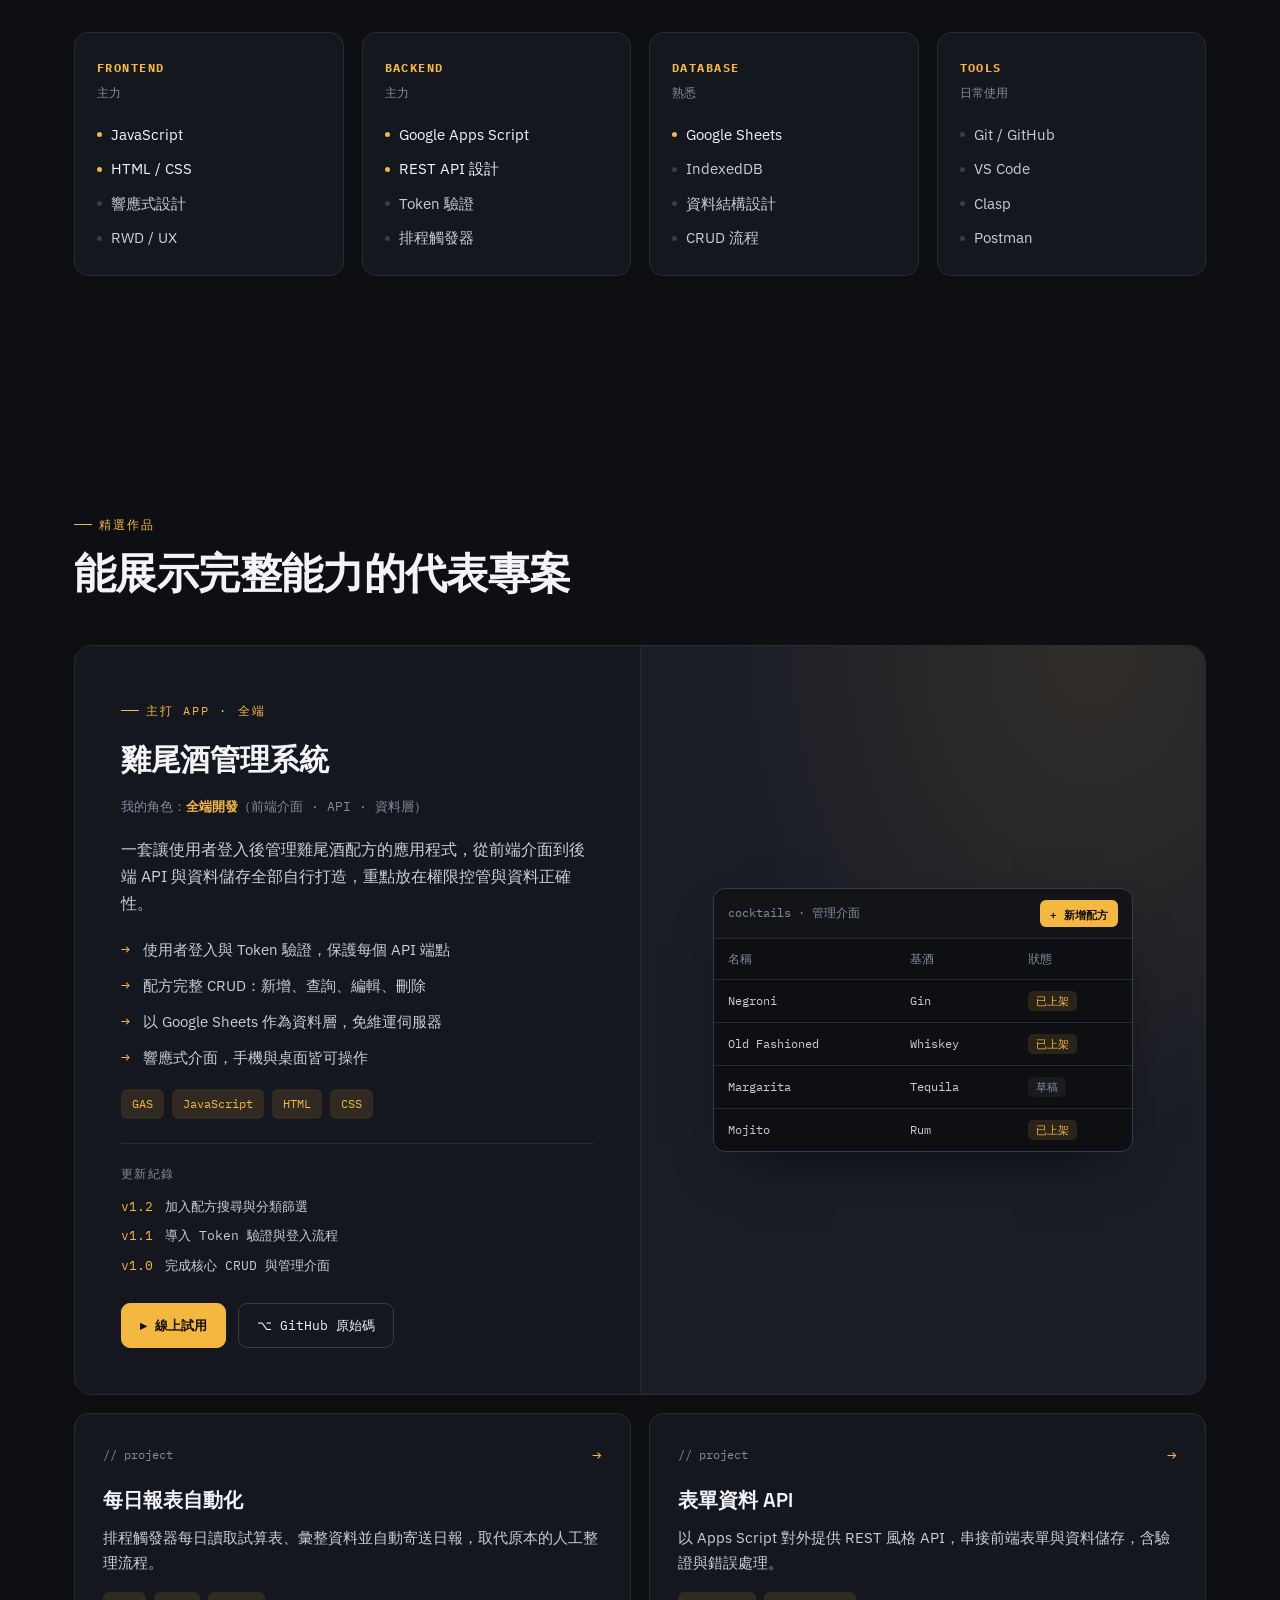
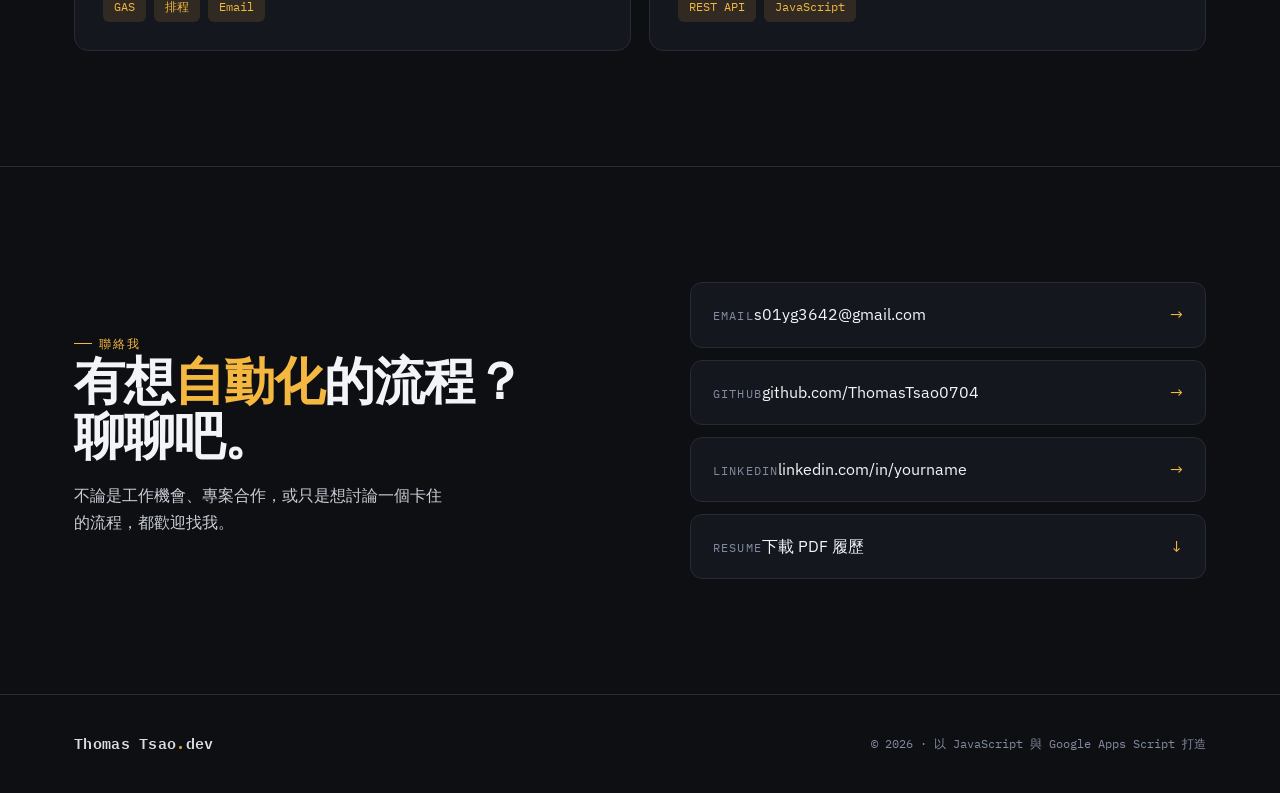
==== commit 9cc2e3b3: "Update index.html" ====
--- a/index.html
+++ b/index.html
@@ -452,7 +452,7 @@
         </div>
         <div class="feat-links">
           <!-- ← 改這裡：Demo / GitHub 連結 -->
-          <a href="https://script.google.com/macros/s/AKfycbwrnq0RFdvxJc0iT02gI9VTRcwxWhVmO3-tARoJFtn6FDyijEJo4AcLPjCkQ4fXcDHYOA/exec" class="link-btn solid" target="_blank" rel="noopener">▸ 線上試用</a>
+          <a href="https://script.google.com/macros/s/AKfycbwghGXCE6Hzxw3cSBQnjvnq7rCxHa5wvsHaGCUZsHhy9Zqe9yjXydQm7QGE3RTyGBjI/exec" class="link-btn solid" target="_blank" rel="noopener">▸ 線上試用</a>
           <a href="https://github.com/ThomasTsao0704" class="link-btn" target="_blank" rel="noopener">⌥ GitHub 原始碼</a>
         </div>
       </div>
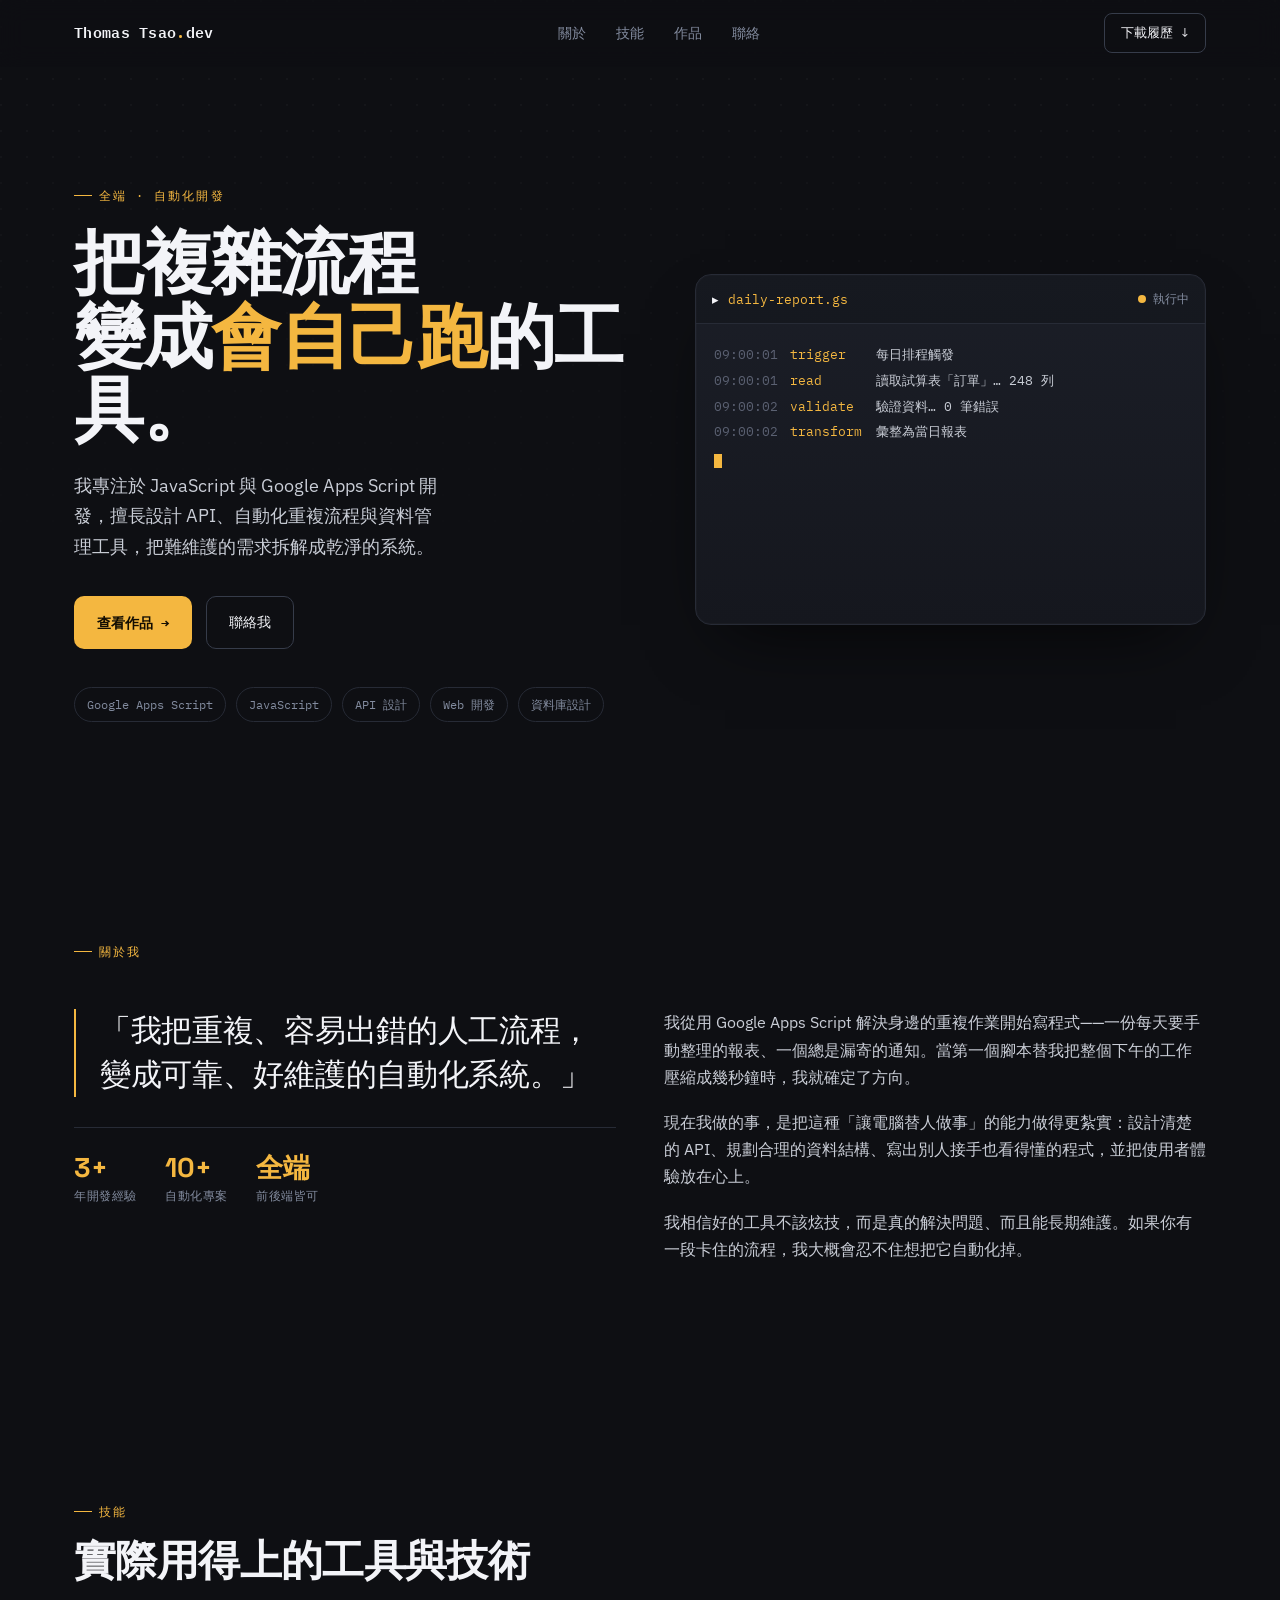
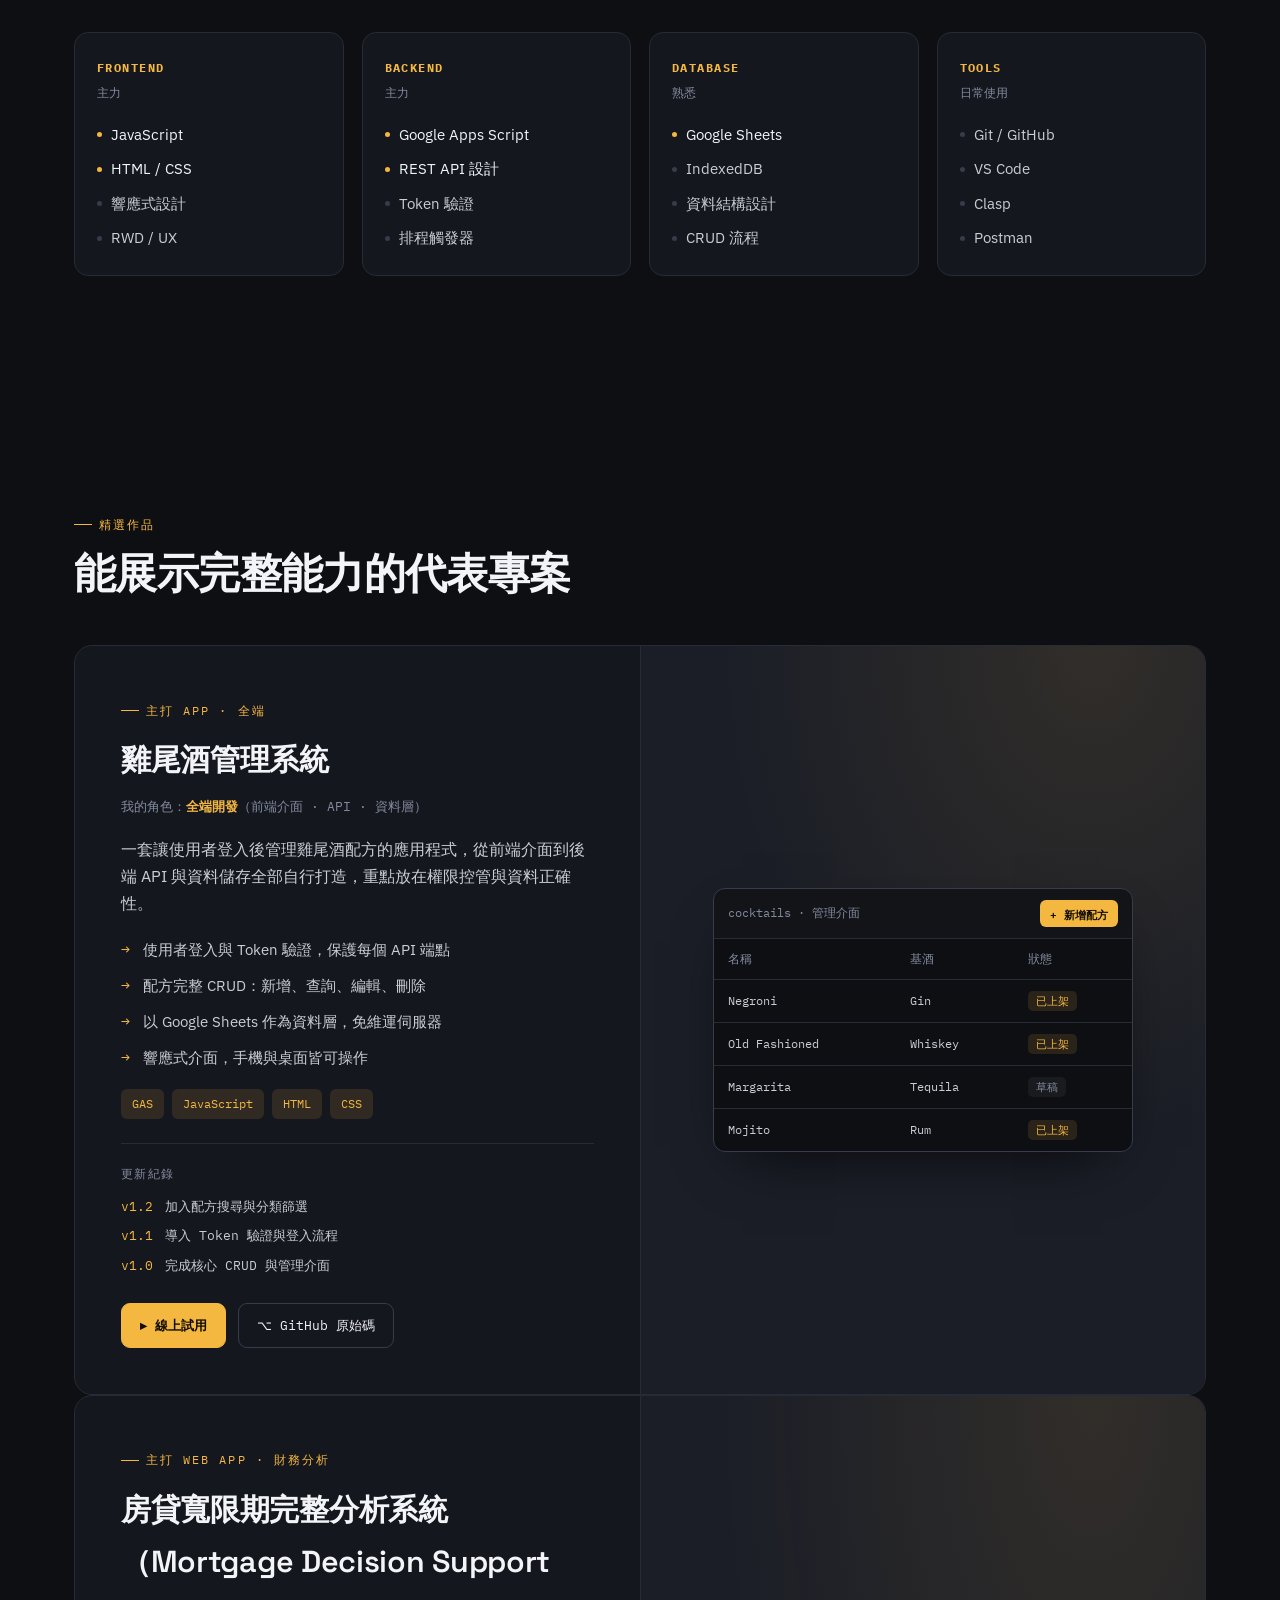
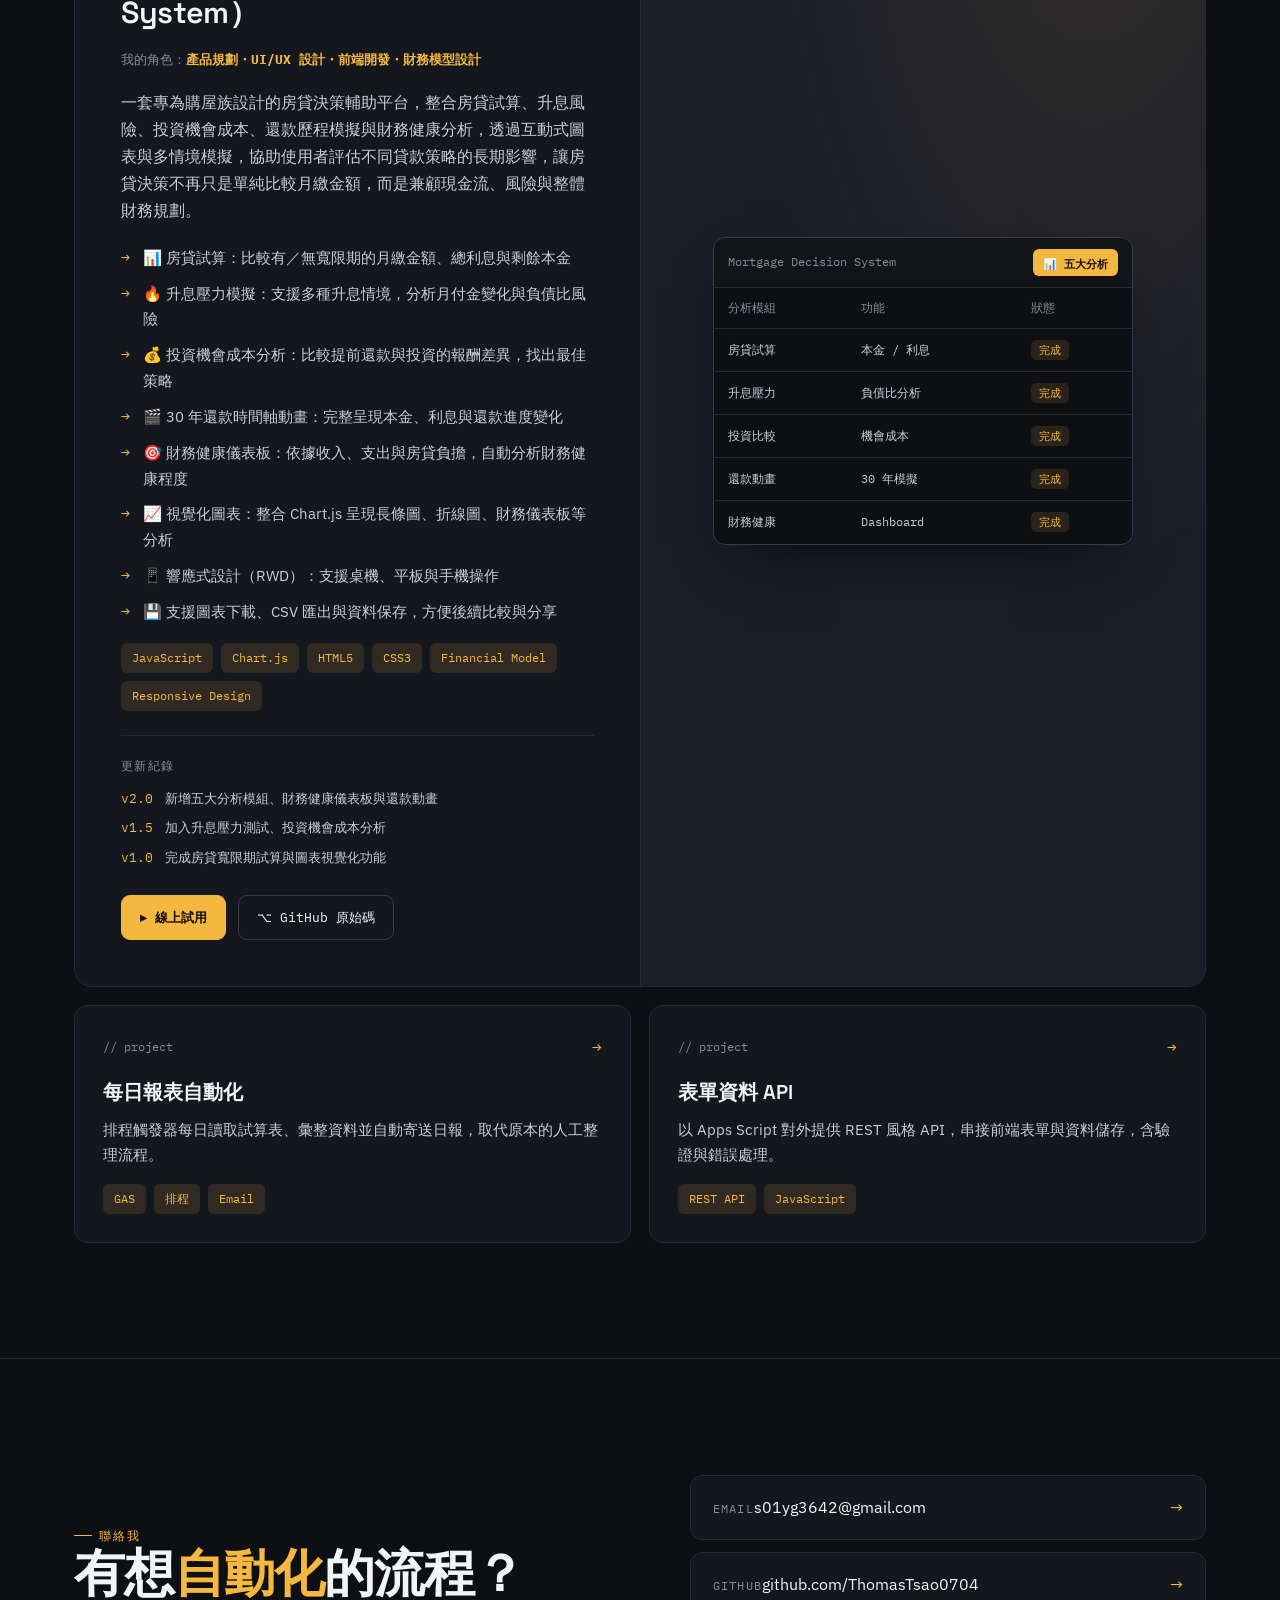
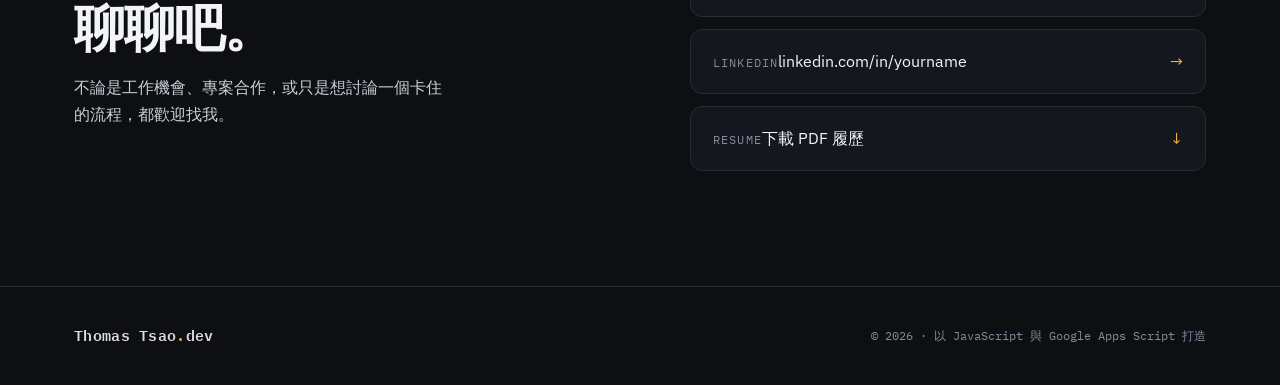
==== commit ed33dd8e: "Update index.html" ====
--- a/index.html
+++ b/index.html
@@ -473,6 +473,139 @@
         </div>
       </div>
     </div>
+    <!-- 主打：房貸寬限期完整分析系統 -->
+<div class="feature reveal">
+  <div class="feature-info">
+    <span class="eyebrow">主打 Web App · 財務分析</span>
+
+    <h3>房貸寬限期完整分析系統（Mortgage Decision Support System）</h3>
+
+    <p class="role">
+      我的角色：<b>產品規劃・UI/UX 設計・前端開發・財務模型設計</b>
+    </p>
+
+    <p>
+一套專為購屋族設計的房貸決策輔助平台，整合房貸試算、升息風險、投資機會成本、還款歷程模擬與財務健康分析，透過互動式圖表與多情境模擬，協助使用者評估不同貸款策略的長期影響，讓房貸決策不再只是單純比較月繳金額，而是兼顧現金流、風險與整體財務規劃。
+    </p>
+
+    <ul class="feat-list">
+      <li>📊 房貸試算：比較有／無寬限期的月繳金額、總利息與剩餘本金</li>
+
+      <li>🔥 升息壓力模擬：支援多種升息情境，分析月付金變化與負債比風險</li>
+
+      <li>💰 投資機會成本分析：比較提前還款與投資的報酬差異，找出最佳策略</li>
+
+      <li>🎬 30 年還款時間軸動畫：完整呈現本金、利息與還款進度變化</li>
+
+      <li>🎯 財務健康儀表板：依據收入、支出與房貸負擔，自動分析財務健康程度</li>
+
+      <li>📈 視覺化圖表：整合 Chart.js 呈現長條圖、折線圖、財務儀表板等分析</li>
+
+      <li>📱 響應式設計（RWD）：支援桌機、平板與手機操作</li>
+
+      <li>💾 支援圖表下載、CSV 匯出與資料保存，方便後續比較與分享</li>
+    </ul>
+
+    <div class="tag-row">
+      <span class="tag">JavaScript</span>
+      <span class="tag">Chart.js</span>
+      <span class="tag">HTML5</span>
+      <span class="tag">CSS3</span>
+      <span class="tag">Financial Model</span>
+      <span class="tag">Responsive Design</span>
+    </div>
+
+    <div class="changelog">
+      <div class="cl-h">更新紀錄</div>
+
+      <ul>
+        <li><span class="v">v2.0</span> 新增五大分析模組、財務健康儀表板與還款動畫</li>
+
+        <li><span class="v">v1.5</span> 加入升息壓力測試、投資機會成本分析</li>
+
+        <li><span class="v">v1.0</span> 完成房貸寬限期試算與圖表視覺化功能</li>
+      </ul>
+    </div>
+
+    <div class="feat-links">
+      <a href="#" class="link-btn solid">
+        ▸ 線上試用
+      </a>
+
+      <a href="https://github.com/ThomasTsao0704"
+         class="link-btn"
+         target="_blank"
+         rel="noopener">
+        ⌥ GitHub 原始碼
+      </a>
+    </div>
+
+  </div>
+
+  <div class="feature-shot">
+
+    <div class="mock"
+         role="img"
+         aria-label="房貸寬限期完整分析系統">
+
+      <div class="mock-top">
+        <span class="t">Mortgage Decision System</span>
+        <span class="add">📊 五大分析</span>
+      </div>
+
+      <table>
+
+        <thead>
+
+          <tr>
+            <th>分析模組</th>
+            <th>功能</th>
+            <th>狀態</th>
+          </tr>
+
+        </thead>
+
+        <tbody>
+
+          <tr>
+            <td>房貸試算</td>
+            <td>本金 / 利息</td>
+            <td><span class="st">完成</span></td>
+          </tr>
+
+          <tr>
+            <td>升息壓力</td>
+            <td>負債比分析</td>
+            <td><span class="st">完成</span></td>
+          </tr>
+
+          <tr>
+            <td>投資比較</td>
+            <td>機會成本</td>
+            <td><span class="st">完成</span></td>
+          </tr>
+
+          <tr>
+            <td>還款動畫</td>
+            <td>30 年模擬</td>
+            <td><span class="st">完成</span></td>
+          </tr>
+
+          <tr>
+            <td>財務健康</td>
+            <td>Dashboard</td>
+            <td><span class="st">完成</span></td>
+          </tr>
+
+        </tbody>
+
+      </table>
+
+    </div>
+
+  </div>
+
+</div>
 
     <!-- 其他作品（← 改這裡：換成你其他的專案，或先刪掉留待補上） -->
     <div class="more-projects">
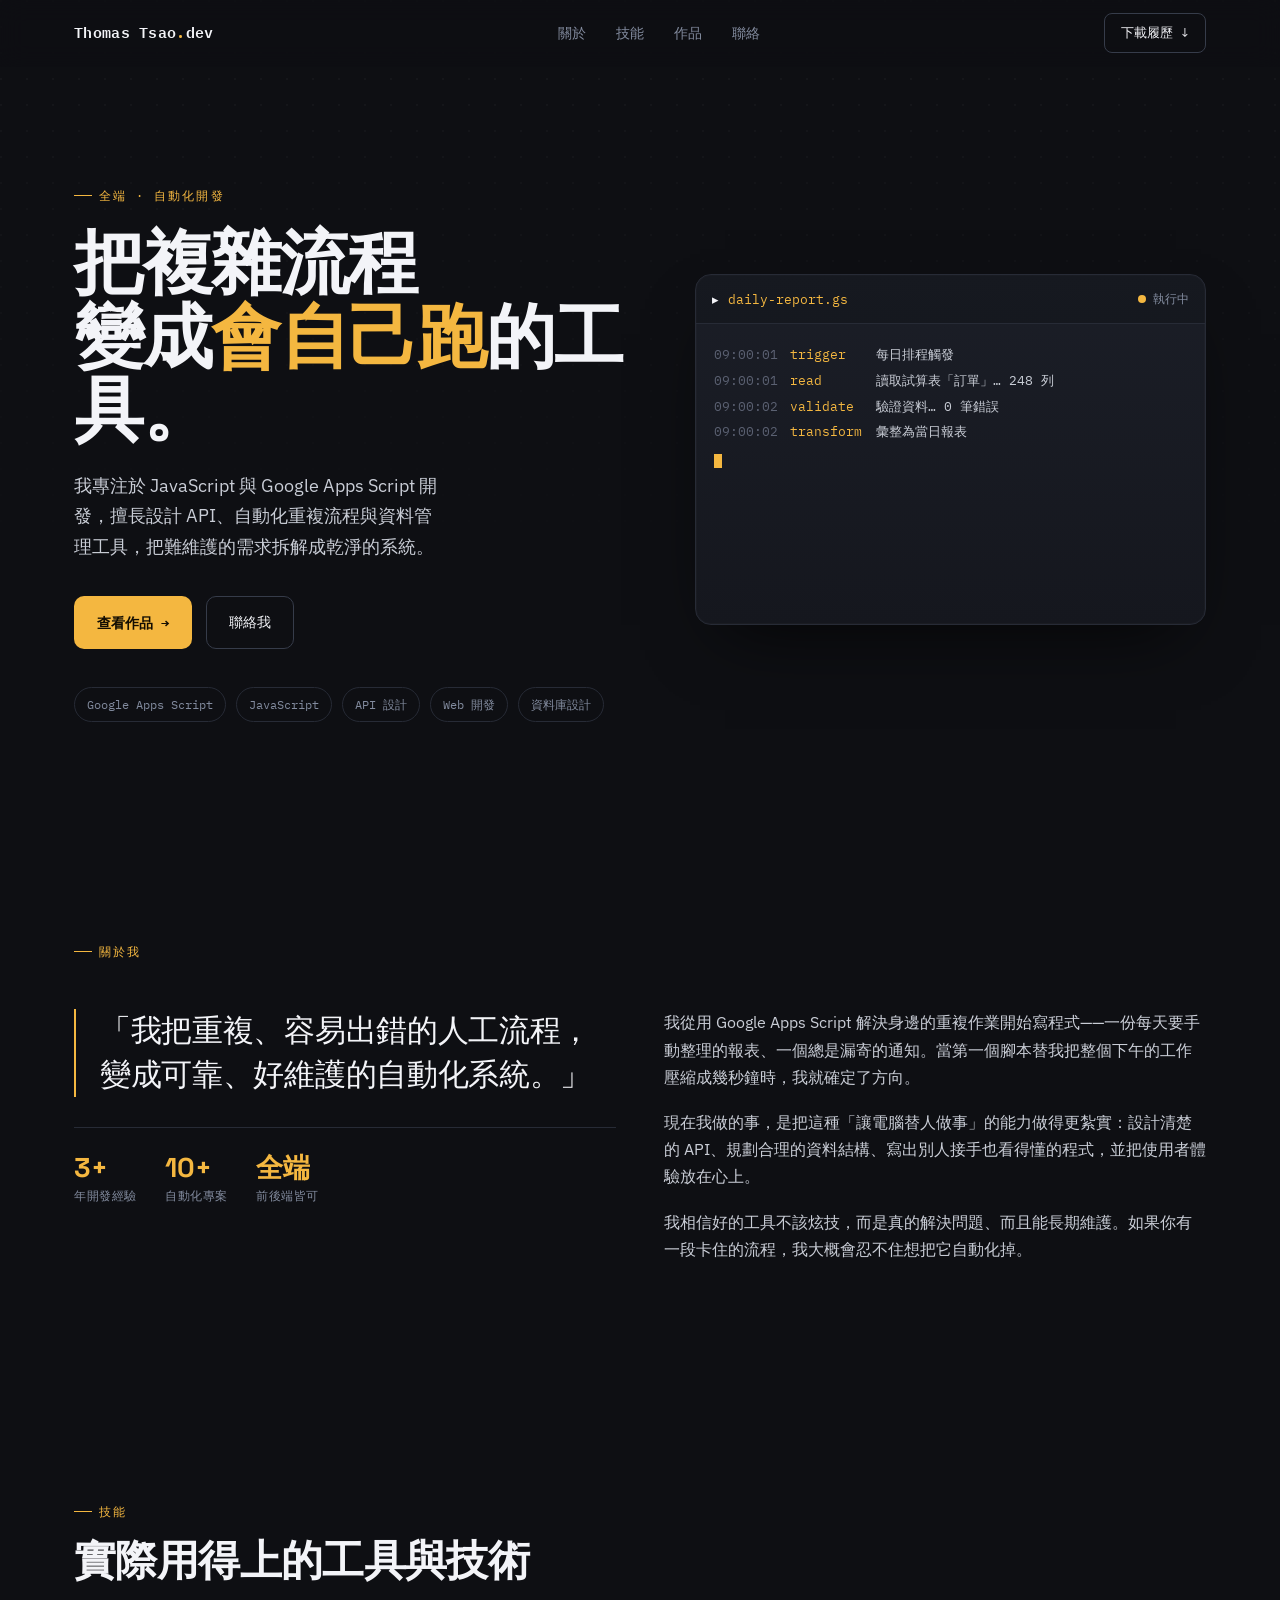
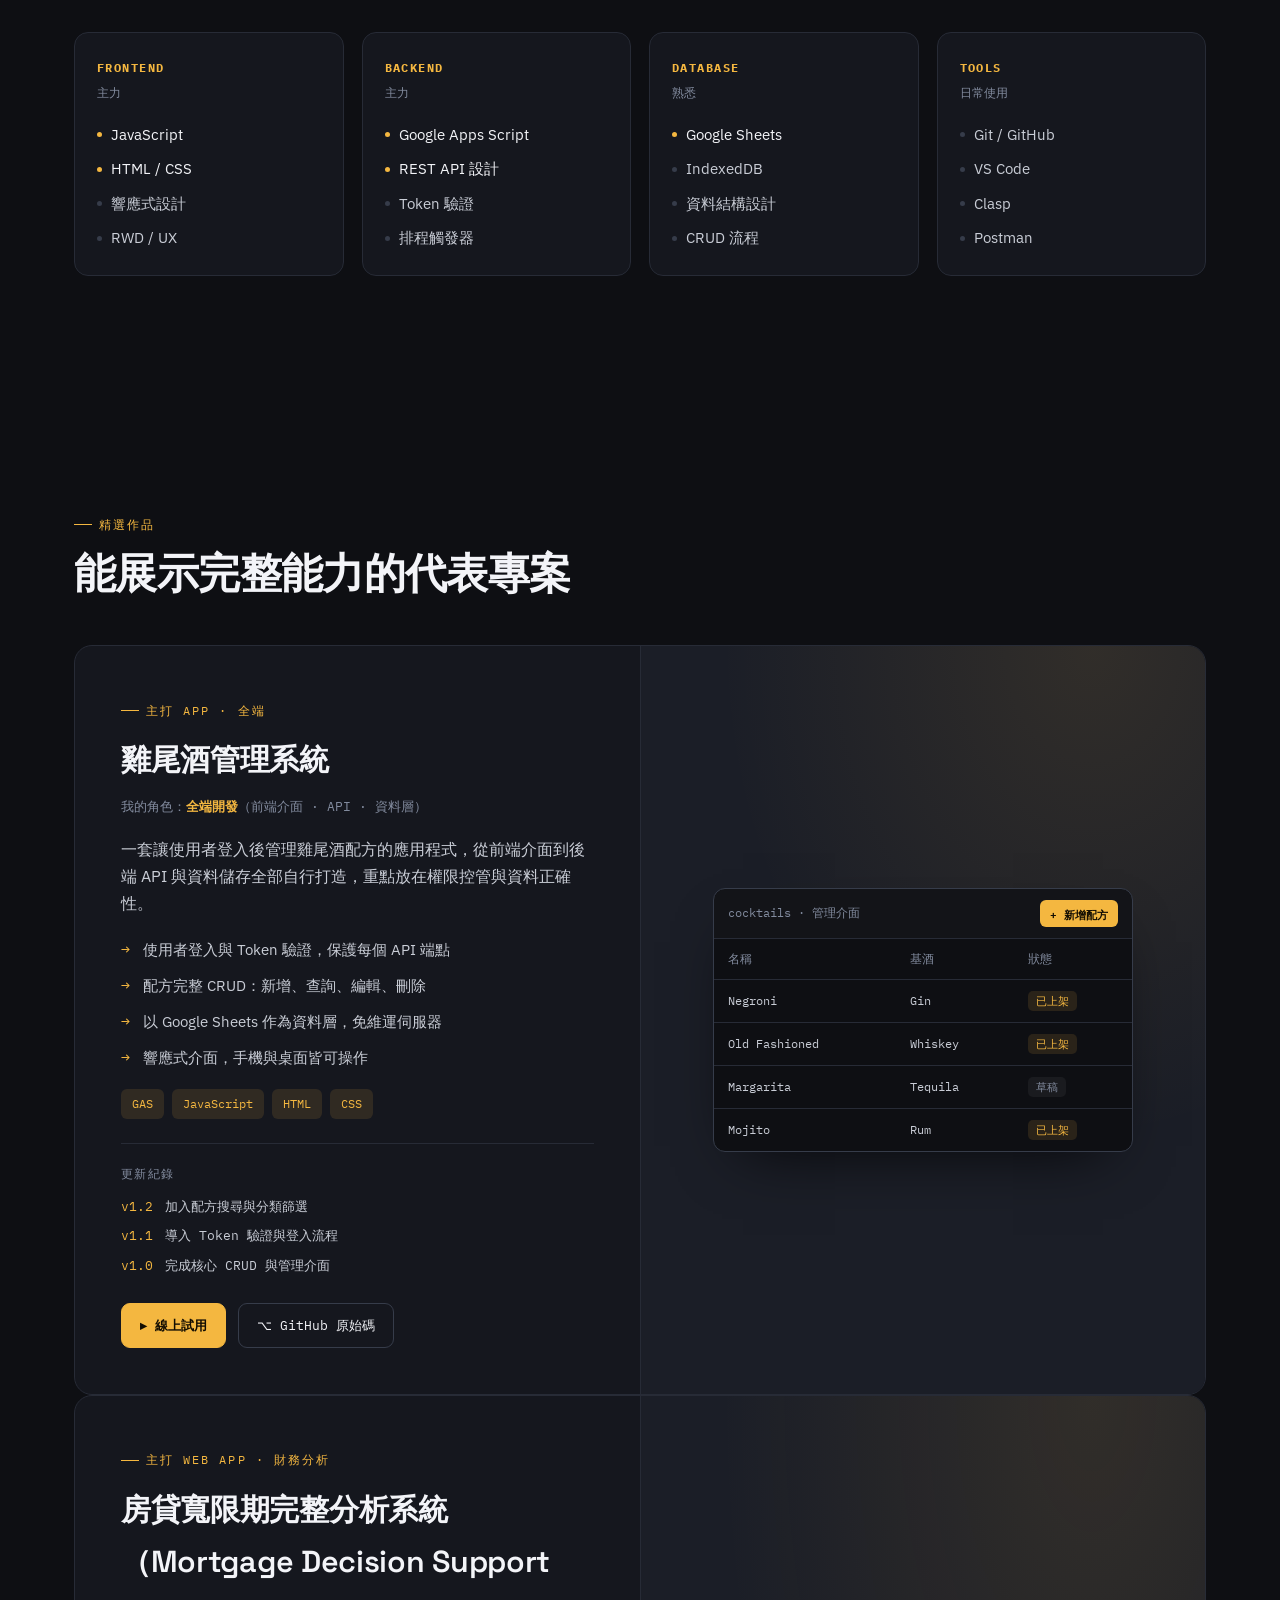
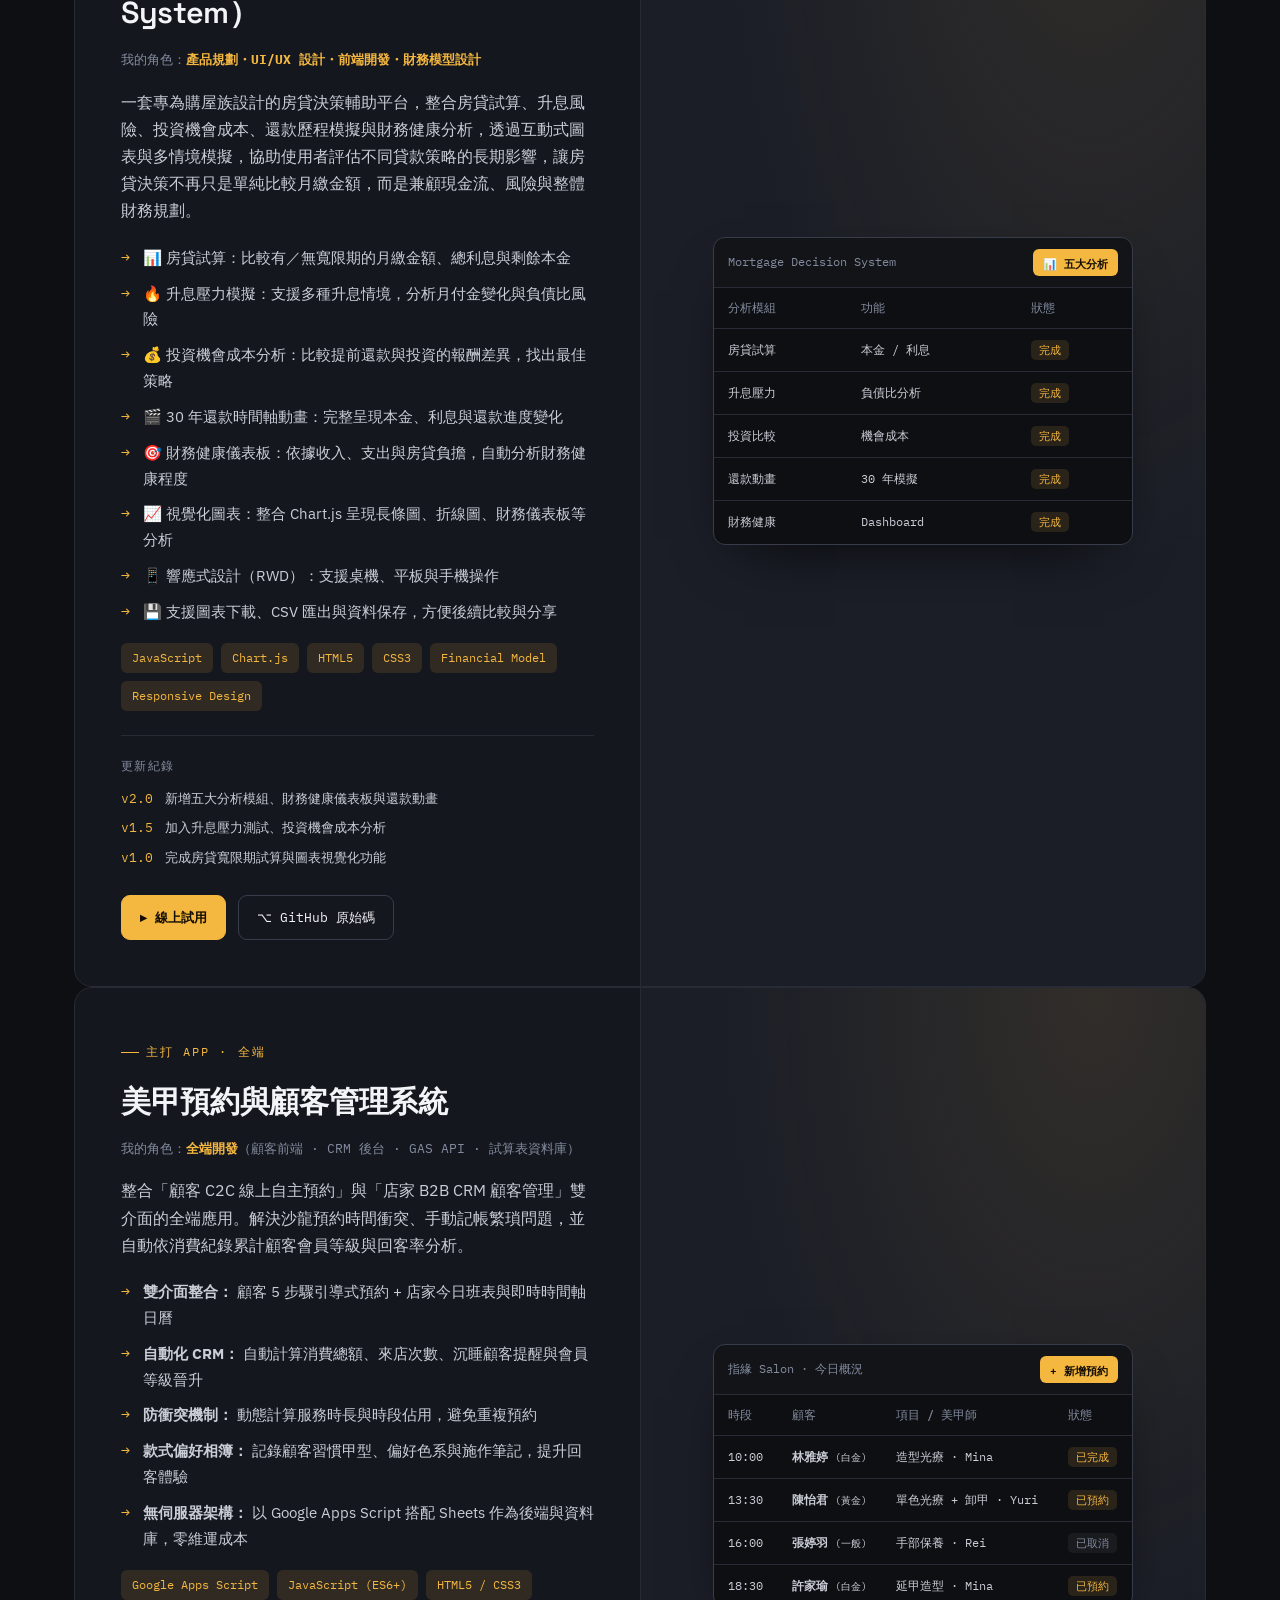
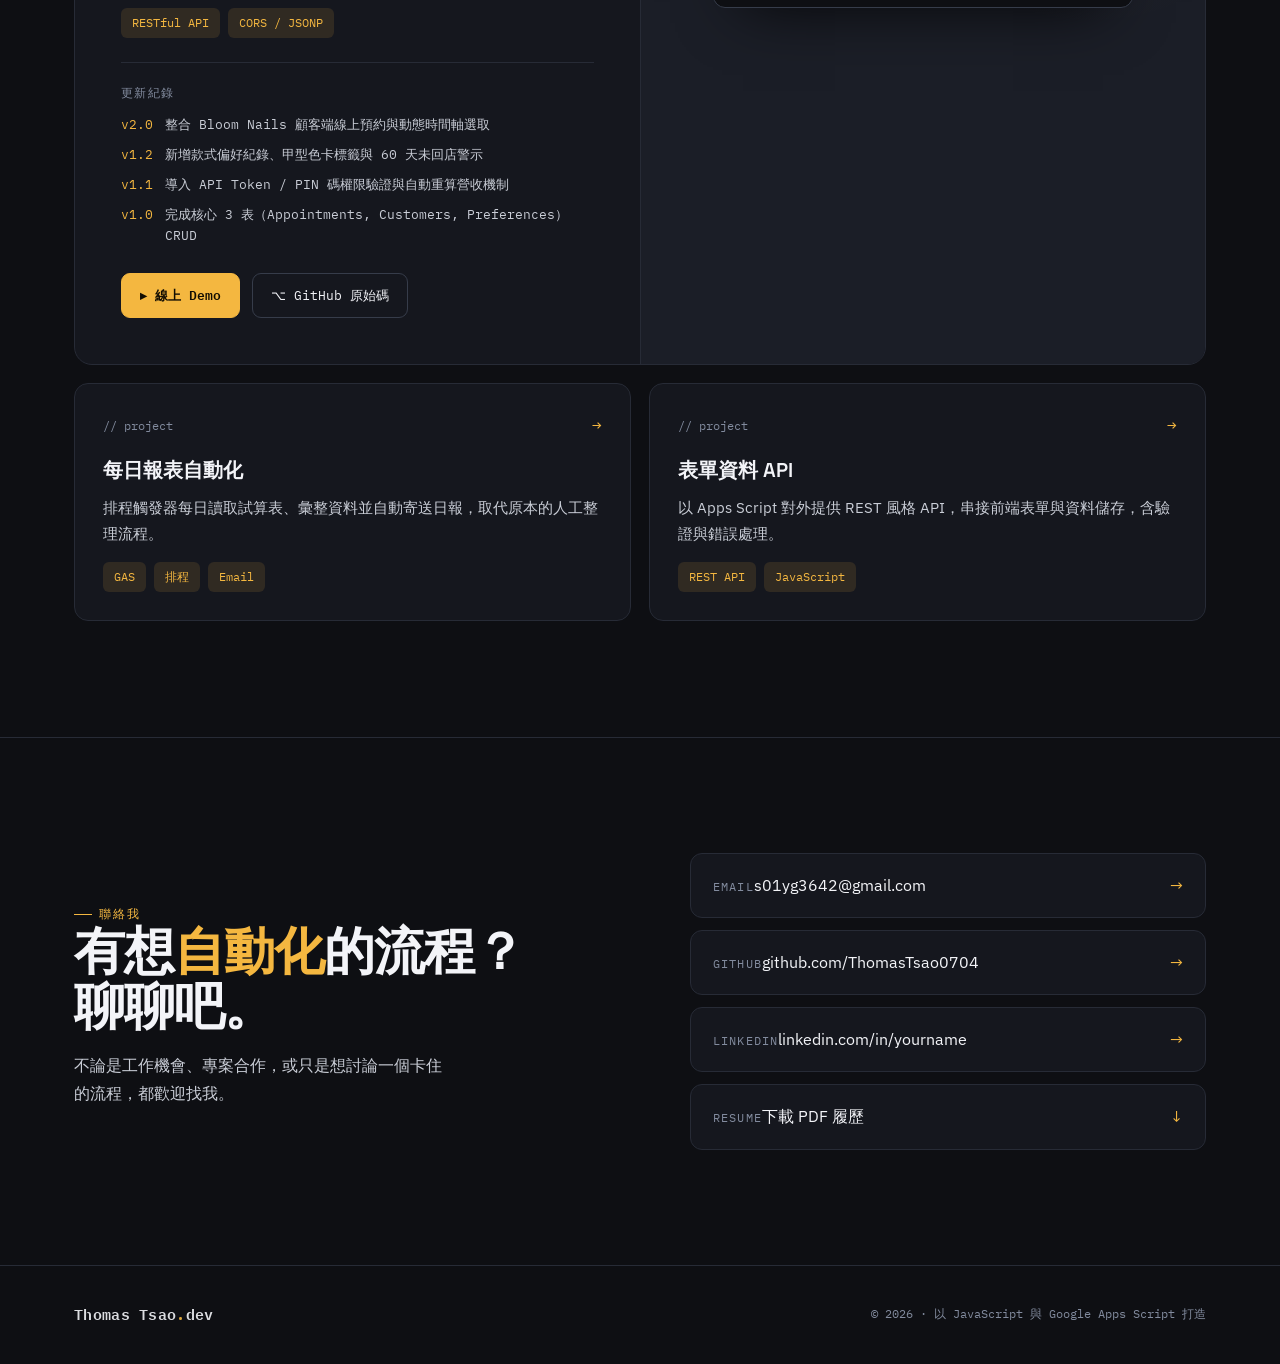
==== commit 087496d7: "Update index.html" ====
--- a/index.html
+++ b/index.html
@@ -606,6 +606,93 @@
   </div>
 
 </div>
+    <!-- 主打：美甲預約與顧客管理系統 -->
+<div class="feature reveal">
+  <div class="feature-info">
+    <span class="eyebrow">主打 App · 全端</span>
+    <h3>美甲預約與顧客管理系統</h3>
+    <p class="role">我的角色：<b>全端開發</b>（顧客前端 · CRM 後台 · GAS API · 試算表資料庫）</p>
+    <p>整合「顧客 C2C 線上自主預約」與「店家 B2B CRM 顧客管理」雙介面的全端應用。解決沙龍預約時間衝突、手動記帳繁瑣問題，並自動依消費紀錄累計顧客會員等級與回客率分析。</p>
+    
+    <ul class="feat-list">
+      <li><b>雙介面整合：</b> 顧客 5 步驟引導式預約 + 店家今日班表與即時時間軸日曆</li>
+      <li><b>自動化 CRM：</b> 自動計算消費總額、來店次數、沉睡顧客提醒與會員等級晉升</li>
+      <li><b>防衝突機制：</b> 動態計算服務時長與時段佔用，避免重複預約</li>
+      <li><b>款式偏好相簿：</b> 記錄顧客習慣甲型、偏好色系與施作筆記，提升回客體驗</li>
+      <li><b>無伺服器架構：</b> 以 Google Apps Script 搭配 Sheets 作為後端與資料庫，零維運成本</li>
+    </ul>
+
+    <div class="tag-row">
+      <span class="tag">Google Apps Script</span>
+      <span class="tag">JavaScript (ES6+)</span>
+      <span class="tag">HTML5 / CSS3</span>
+      <span class="tag">RESTful API</span>
+      <span class="tag">CORS / JSONP</span>
+    </div>
+
+    <div class="changelog">
+      <div class="cl-h">更新紀錄</div>
+      <ul>
+        <li><span class="v">v2.0</span> 整合 Bloom Nails 顧客端線上預約與動態時間軸選取</li>
+        <li><span class="v">v1.2</span> 新增款式偏好紀錄、甲型色卡標籤與 60 天未回店警示</li>
+        <li><span class="v">v1.1</span> 導入 API Token / PIN 碼權限驗證與自動重算營收機制</li>
+        <li><span class="v">v1.0</span> 完成核心 3 表（Appointments, Customers, Preferences）CRUD</li>
+      </ul>
+    </div>
+
+    <div class="feat-links">
+      <!-- 請替換為真實的 App / GitHub 網址 -->
+      <a href="https://script.google.com/macros/s/AKfycbyGDt_ftd006dIoOML-1nsGTRoNRpqTMIDrU2coFtQgnU70QEYdH5e9z2-SAtCaEEY/exec" class="link-btn solid" target="_blank" rel="noopener">▸ 線上 Demo</a>
+      <a href="https://github.com/ThomasTsao0704" class="link-btn" target="_blank" rel="noopener">⌥ GitHub 原始碼</a>
+    </div>
+  </div>
+
+  <!-- 截圖佔位 / Mockup 展示 -->
+  <div class="feature-shot">
+    <div class="mock" role="img" aria-label="指緣 Salon 顧客管理系統介面示意">
+      <div class="mock-top">
+        <span class="t">指緣 Salon · 今日概況</span>
+        <span class="add">+ 新增預約</span>
+      </div>
+      <table>
+        <thead>
+          <tr>
+            <th>時段</th>
+            <th>顧客</th>
+            <th>項目 / 美甲師</th>
+            <th>狀態</th>
+          </tr>
+        </thead>
+        <tbody>
+          <tr>
+            <td class="mono">10:00</td>
+            <td><b>林雅婷</b> <small>(白金)</small></td>
+            <td>造型光療 · Mina</td>
+            <td><span class="st">已完成</span></td>
+          </tr>
+          <tr>
+            <td class="mono">13:30</td>
+            <td><b>陳怡君</b> <small>(黃金)</small></td>
+            <td>單色光療 + 卸甲 · Yuri</td>
+            <td><span class="st">已預約</span></td>
+          </tr>
+          <tr>
+            <td class="mono">16:00</td>
+            <td><b>張婷羽</b> <small>(一般)</small></td>
+            <td>手部保養 · Rei</td>
+            <td><span class="st off">已取消</span></td>
+          </tr>
+          <tr>
+            <td class="mono">18:30</td>
+            <td><b>許家瑜</b> <small>(白金)</small></td>
+            <td>延甲造型 · Mina</td>
+            <td><span class="st">已預約</span></td>
+          </tr>
+        </tbody>
+      </table>
+    </div>
+  </div>
+</div>
 
     <!-- 其他作品（← 改這裡：換成你其他的專案，或先刪掉留待補上） -->
     <div class="more-projects">
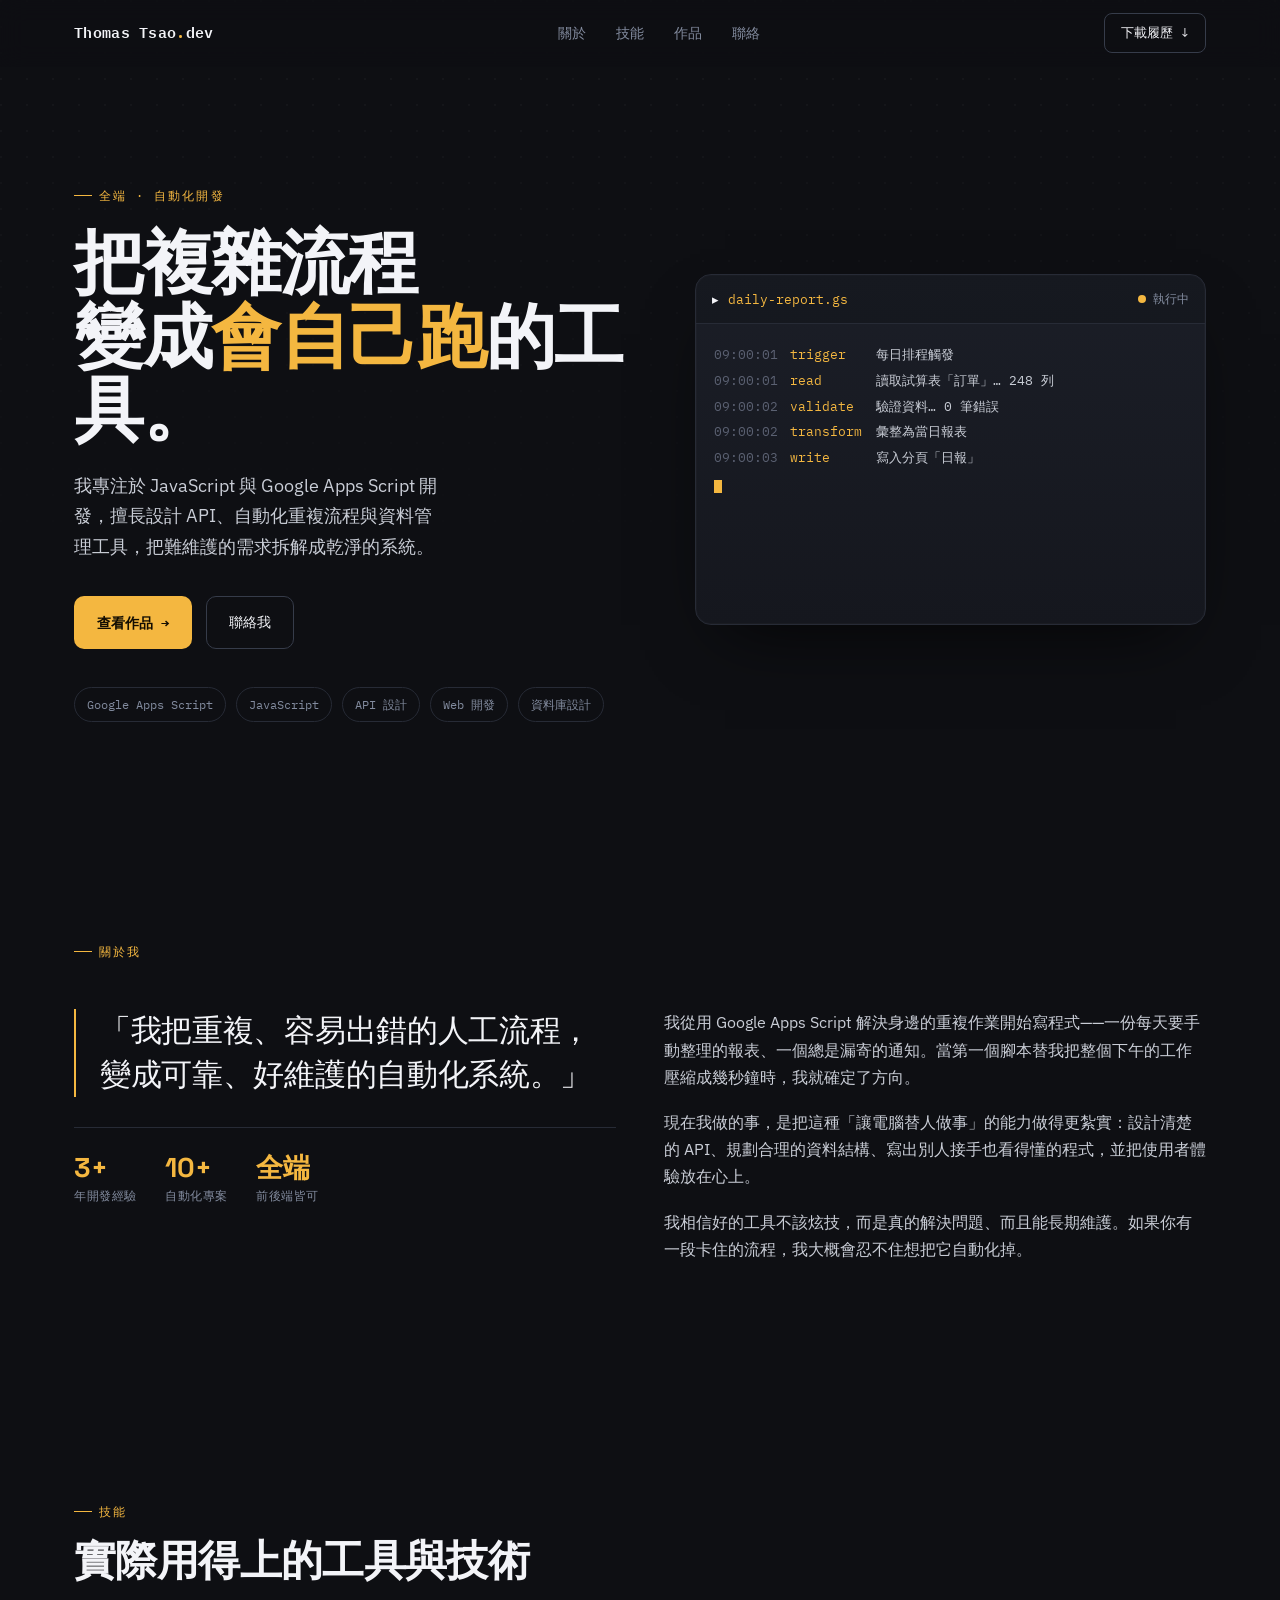
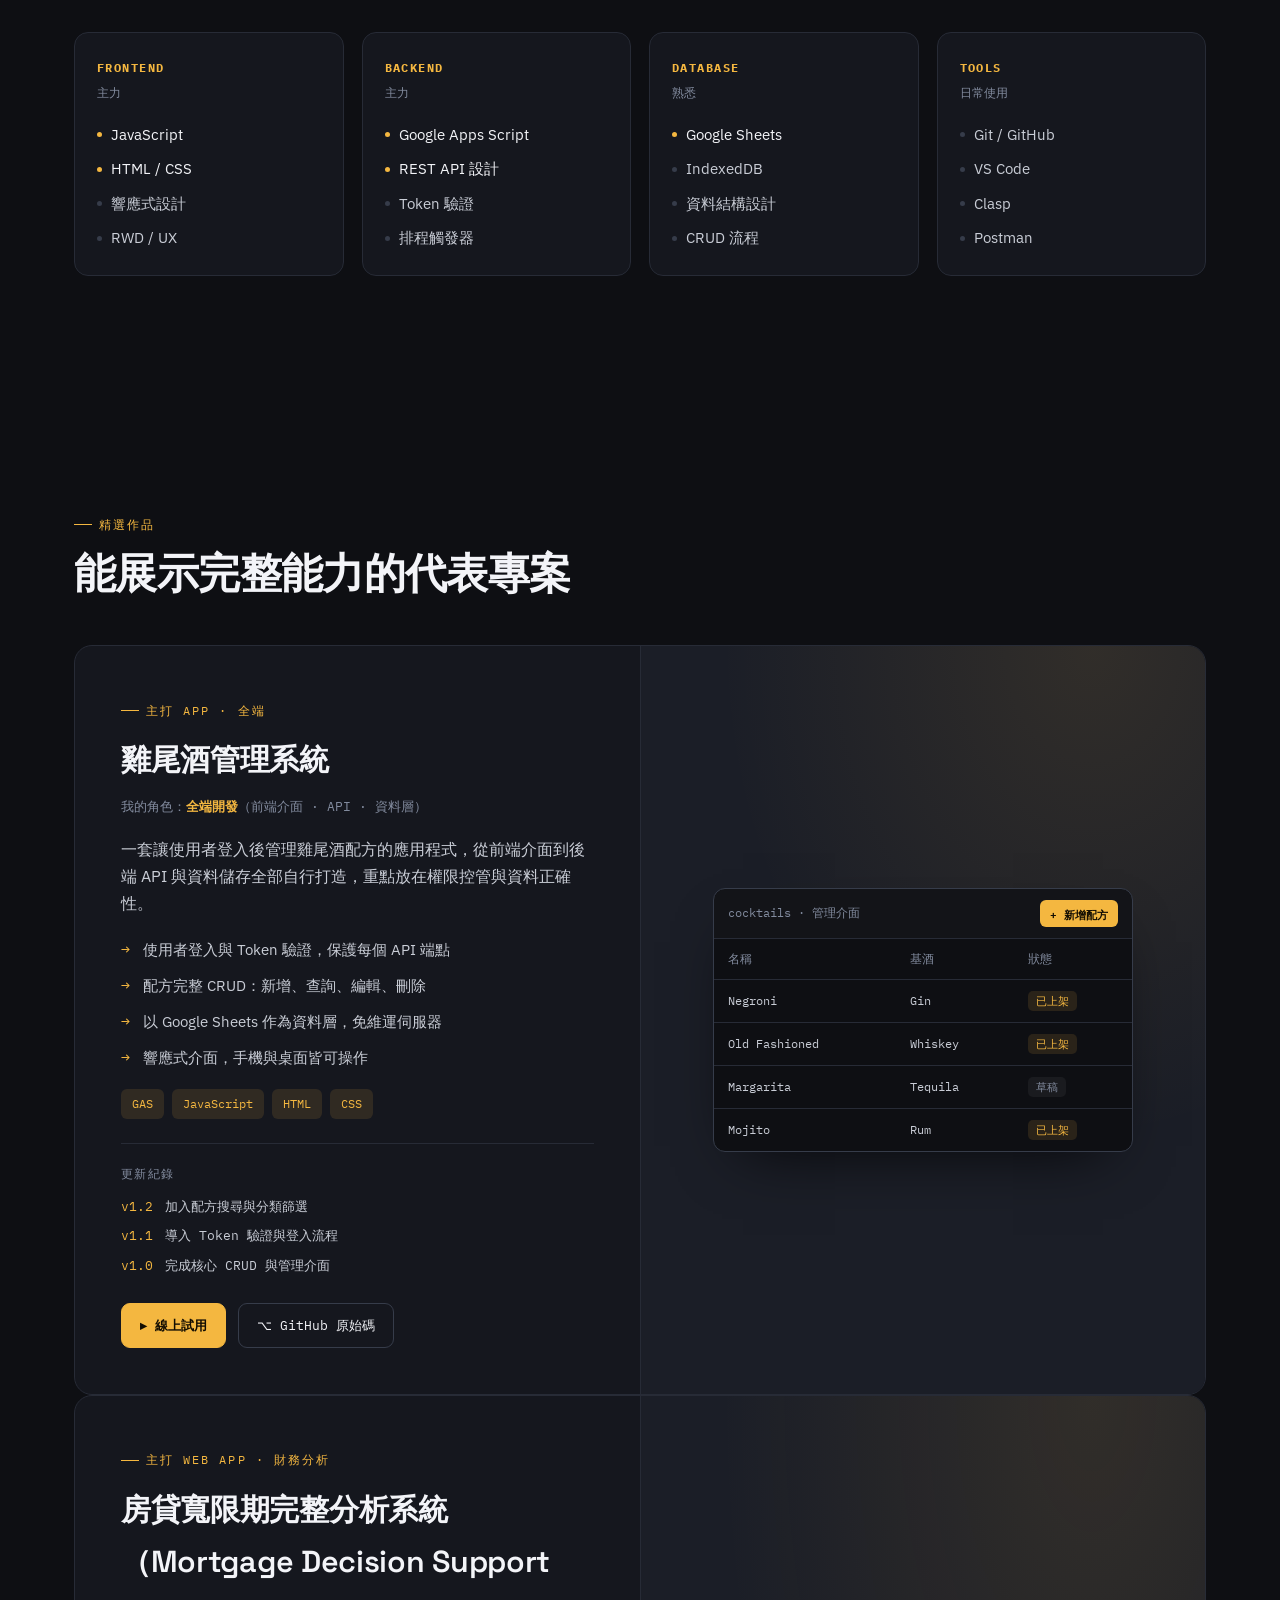
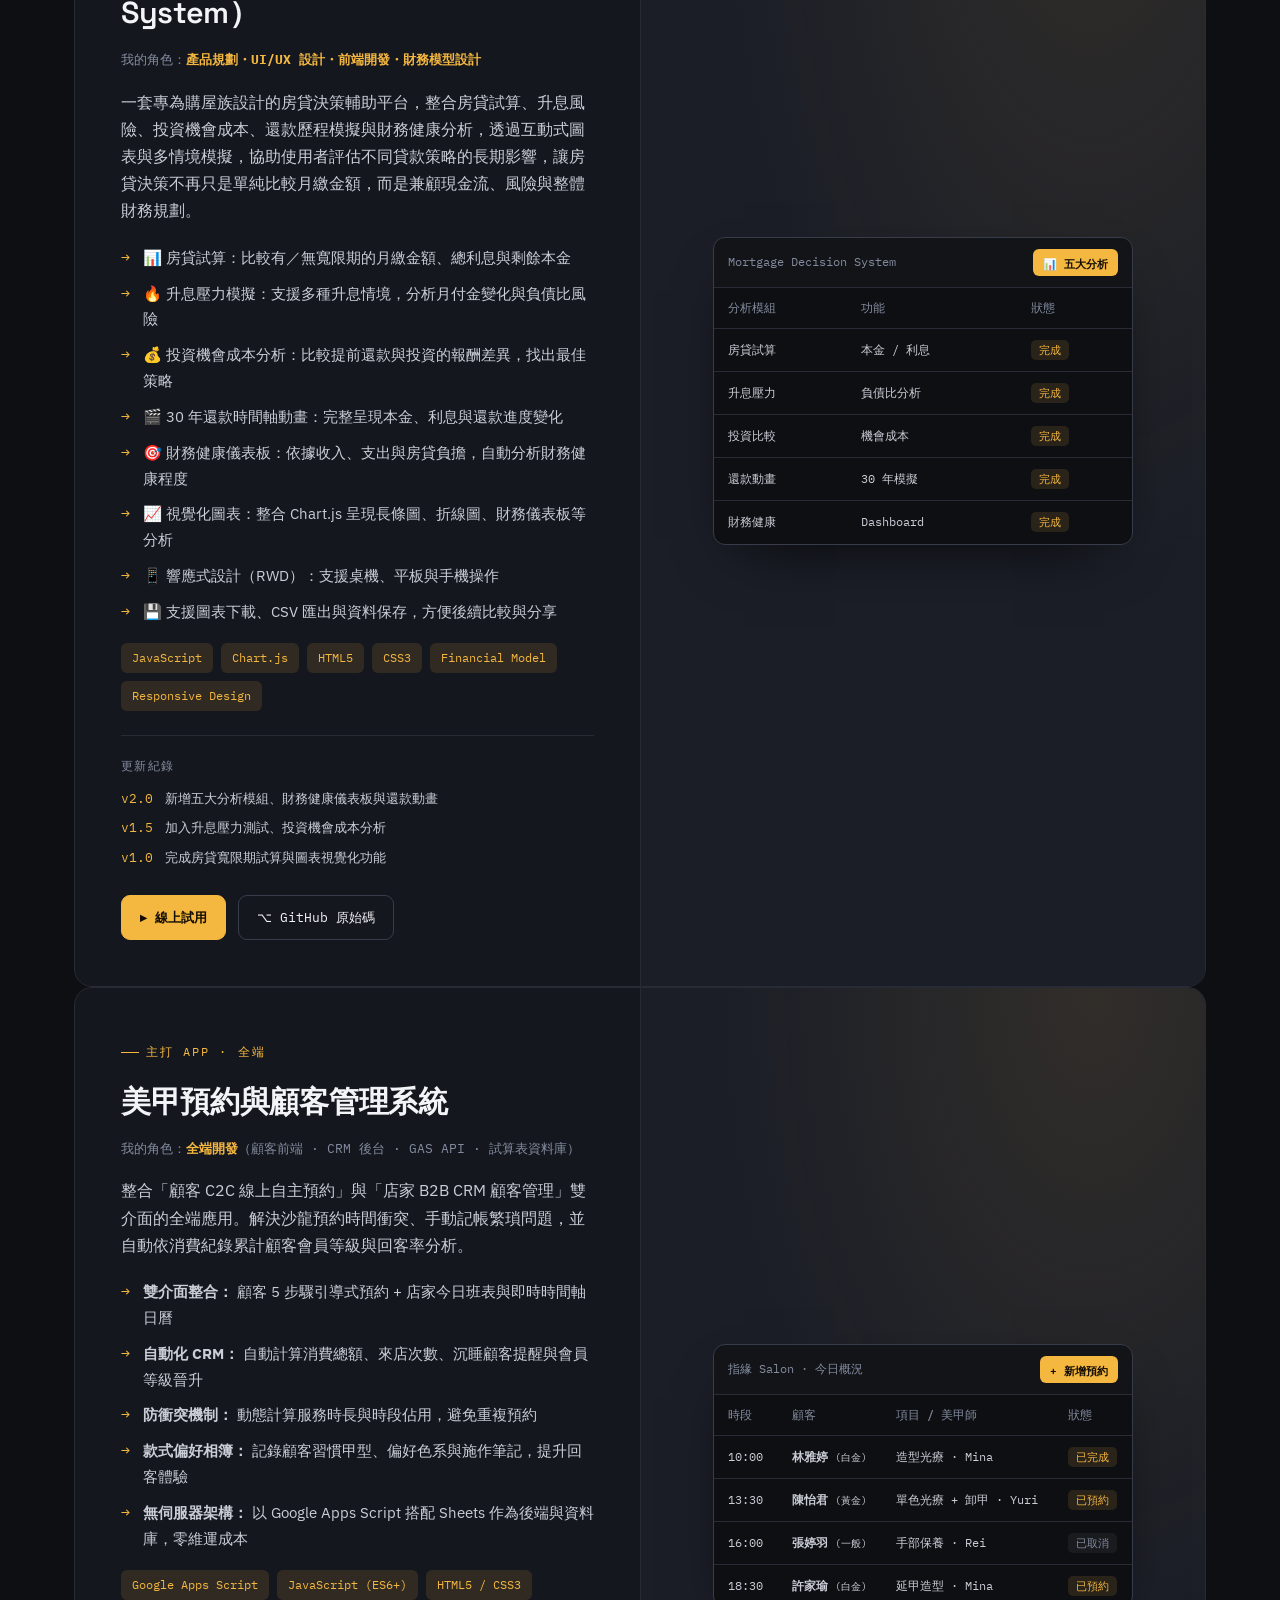
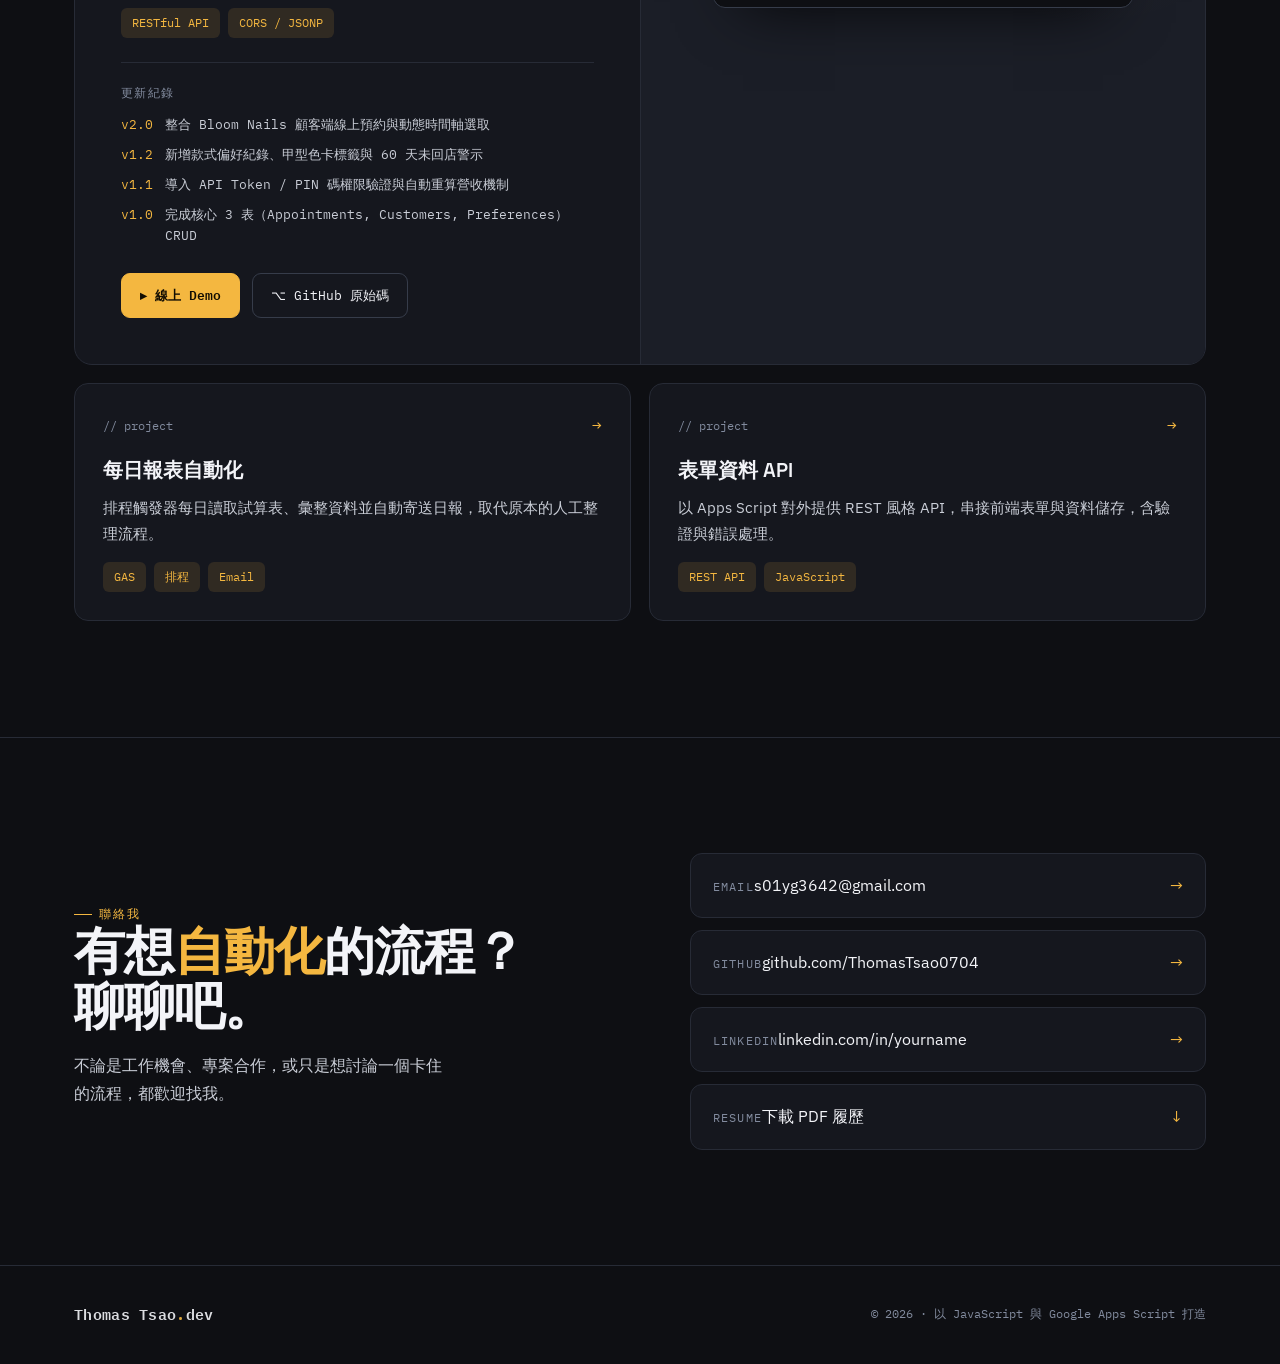
==== commit 8ecfe388: "Update index.html" ====
--- a/index.html
+++ b/index.html
@@ -528,7 +528,7 @@
     </div>
 
     <div class="feat-links">
-      <a href="#" class="link-btn solid">
+      <a href="https://thomastsao0704.github.io/WebApp/App92/" class="link-btn solid">
         ▸ 線上試用
       </a>
 
@@ -642,7 +642,7 @@
 
     <div class="feat-links">
       <!-- 請替換為真實的 App / GitHub 網址 -->
-      <a href="https://script.google.com/macros/s/AKfycbyGDt_ftd006dIoOML-1nsGTRoNRpqTMIDrU2coFtQgnU70QEYdH5e9z2-SAtCaEEY/exec" class="link-btn solid" target="_blank" rel="noopener">▸ 線上 Demo</a>
+      <a href="https://thomastsao0704.github.io/Appindex/index3.html" class="link-btn solid" target="_blank" rel="noopener">▸ 線上 Demo</a>
       <a href="https://github.com/ThomasTsao0704" class="link-btn" target="_blank" rel="noopener">⌥ GitHub 原始碼</a>
     </div>
   </div>
